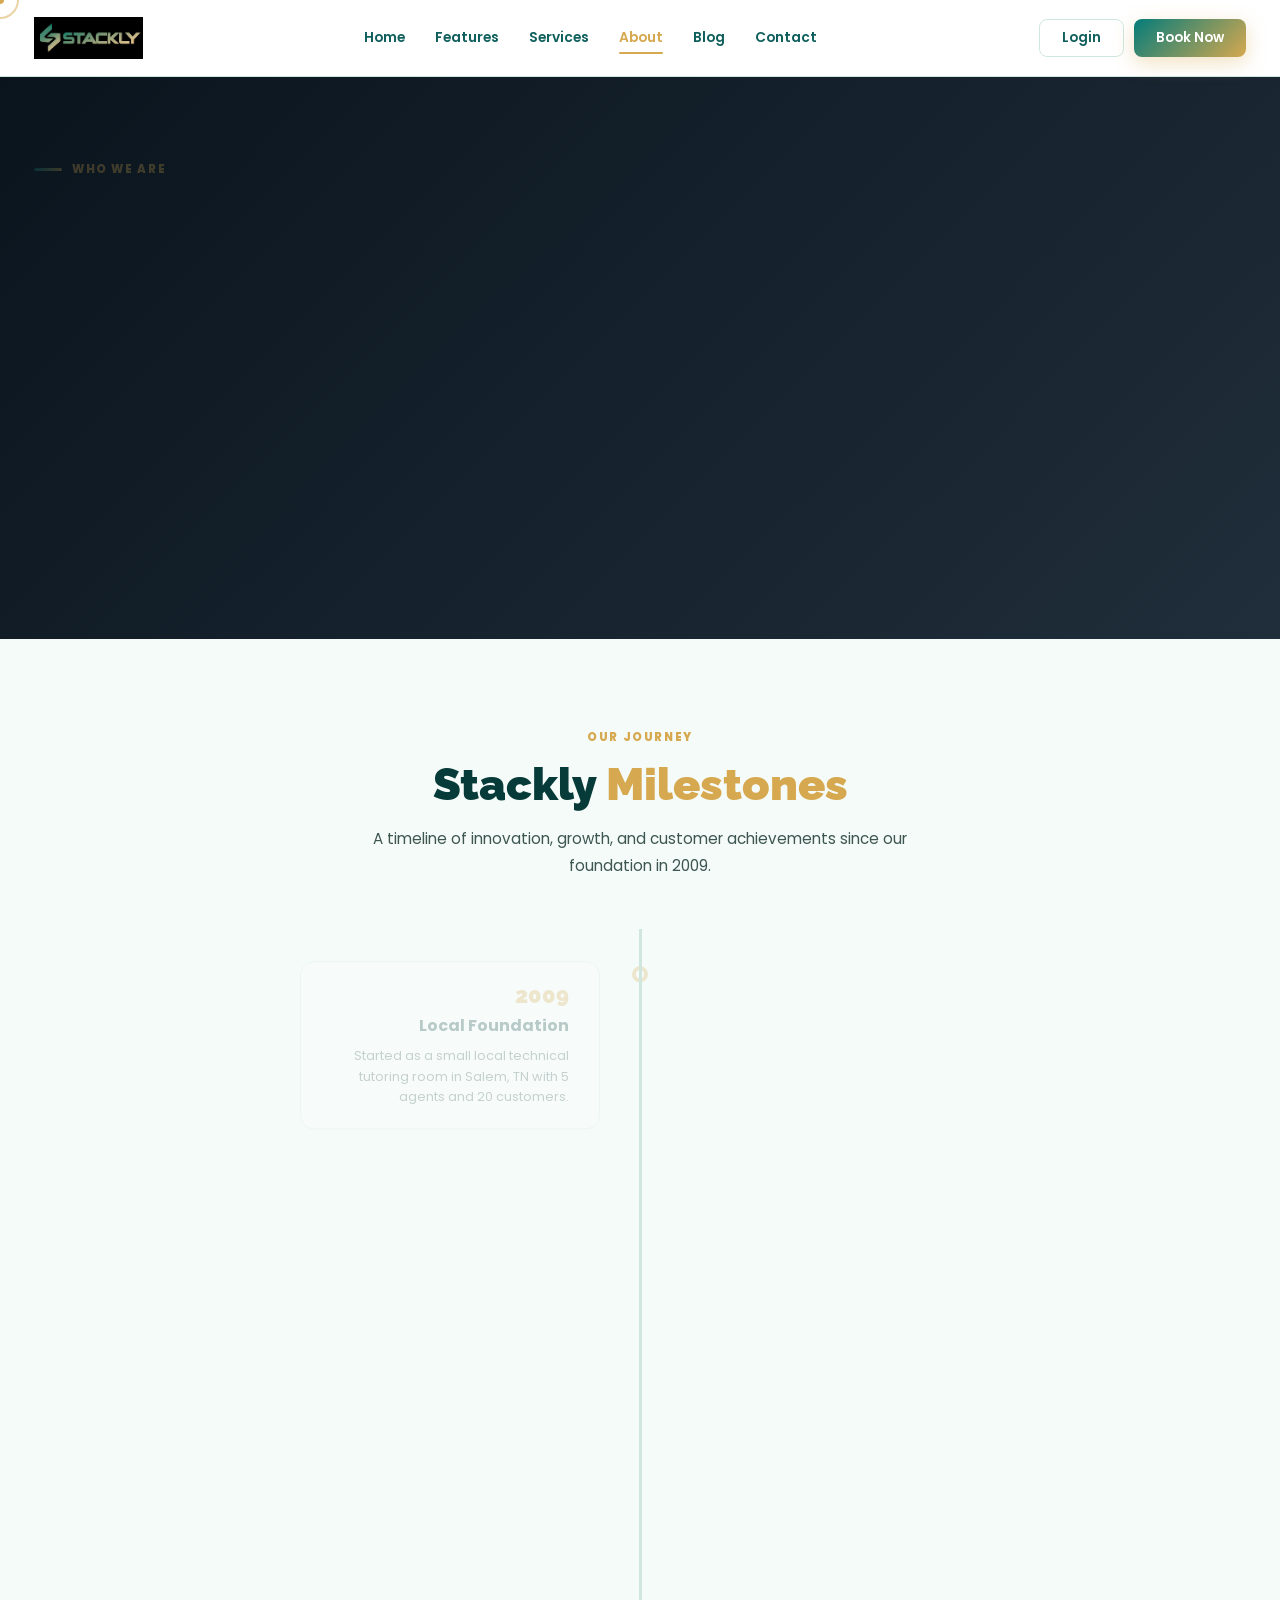
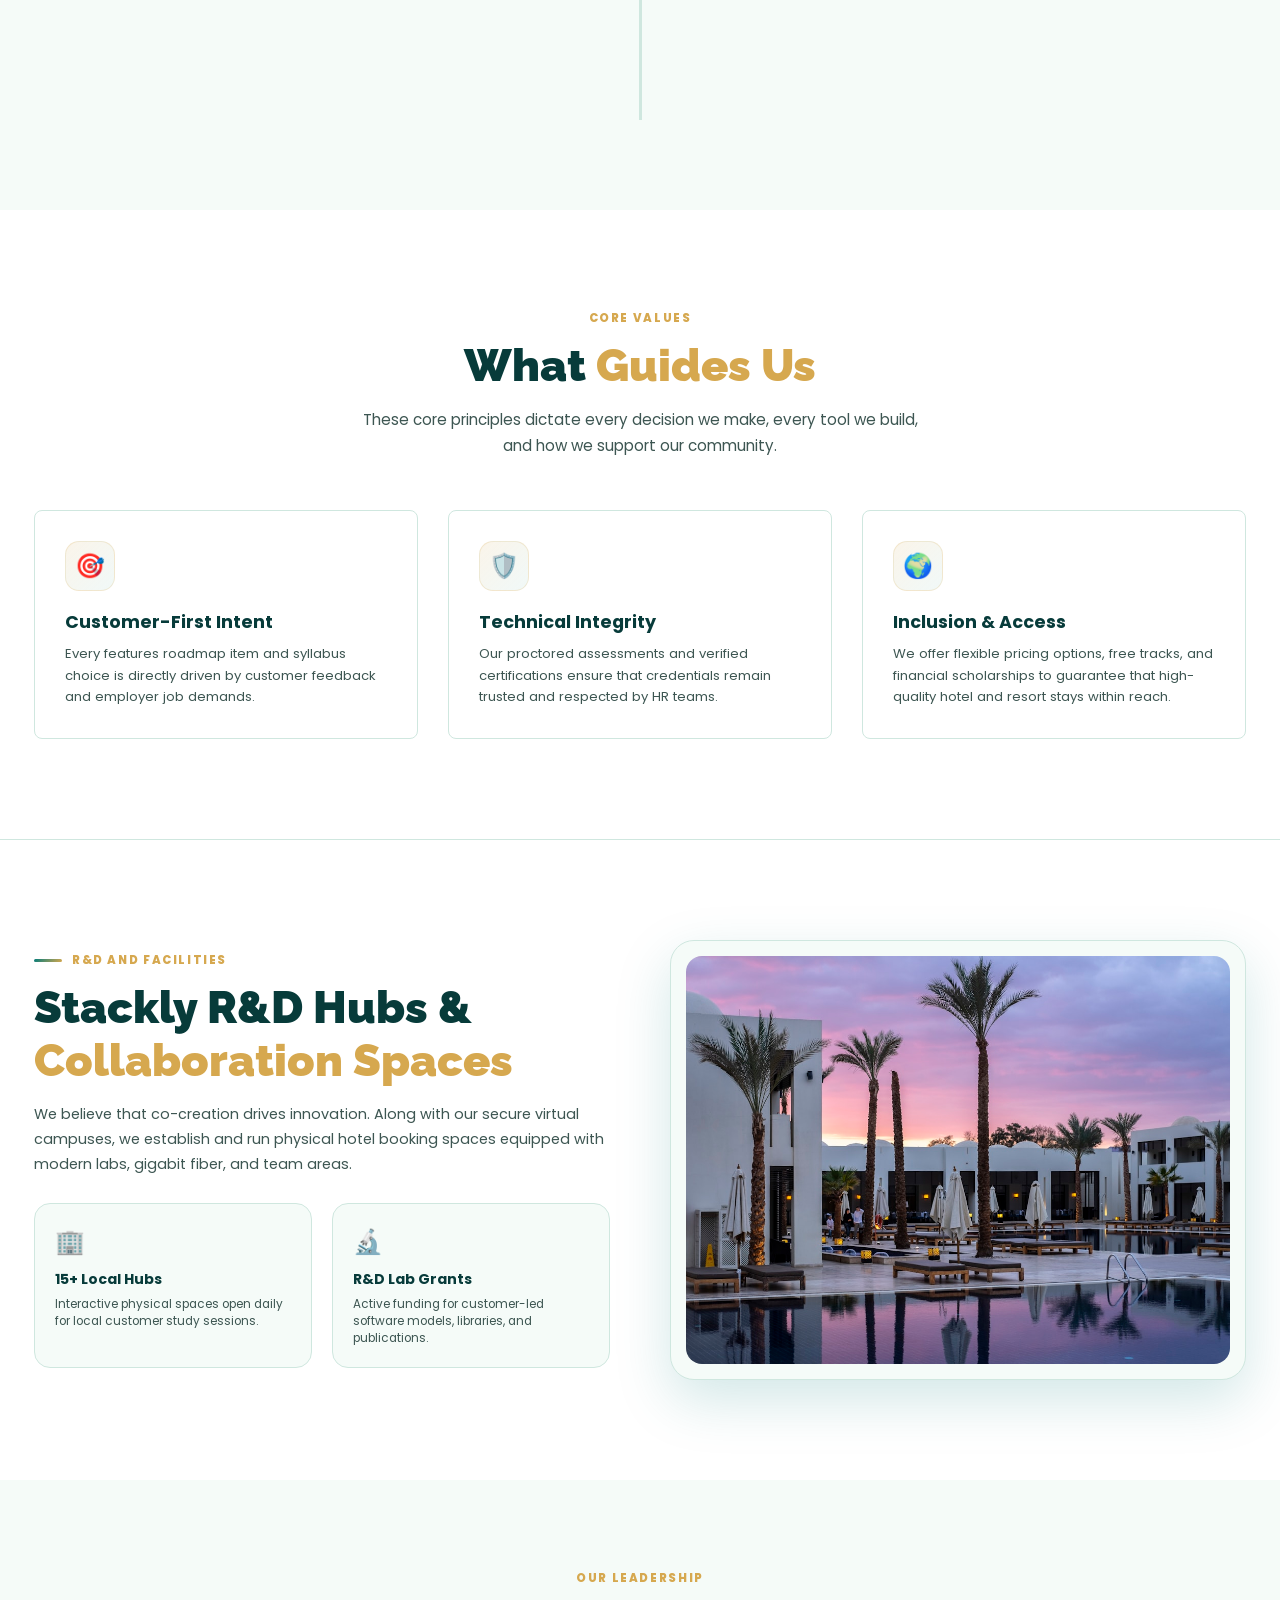
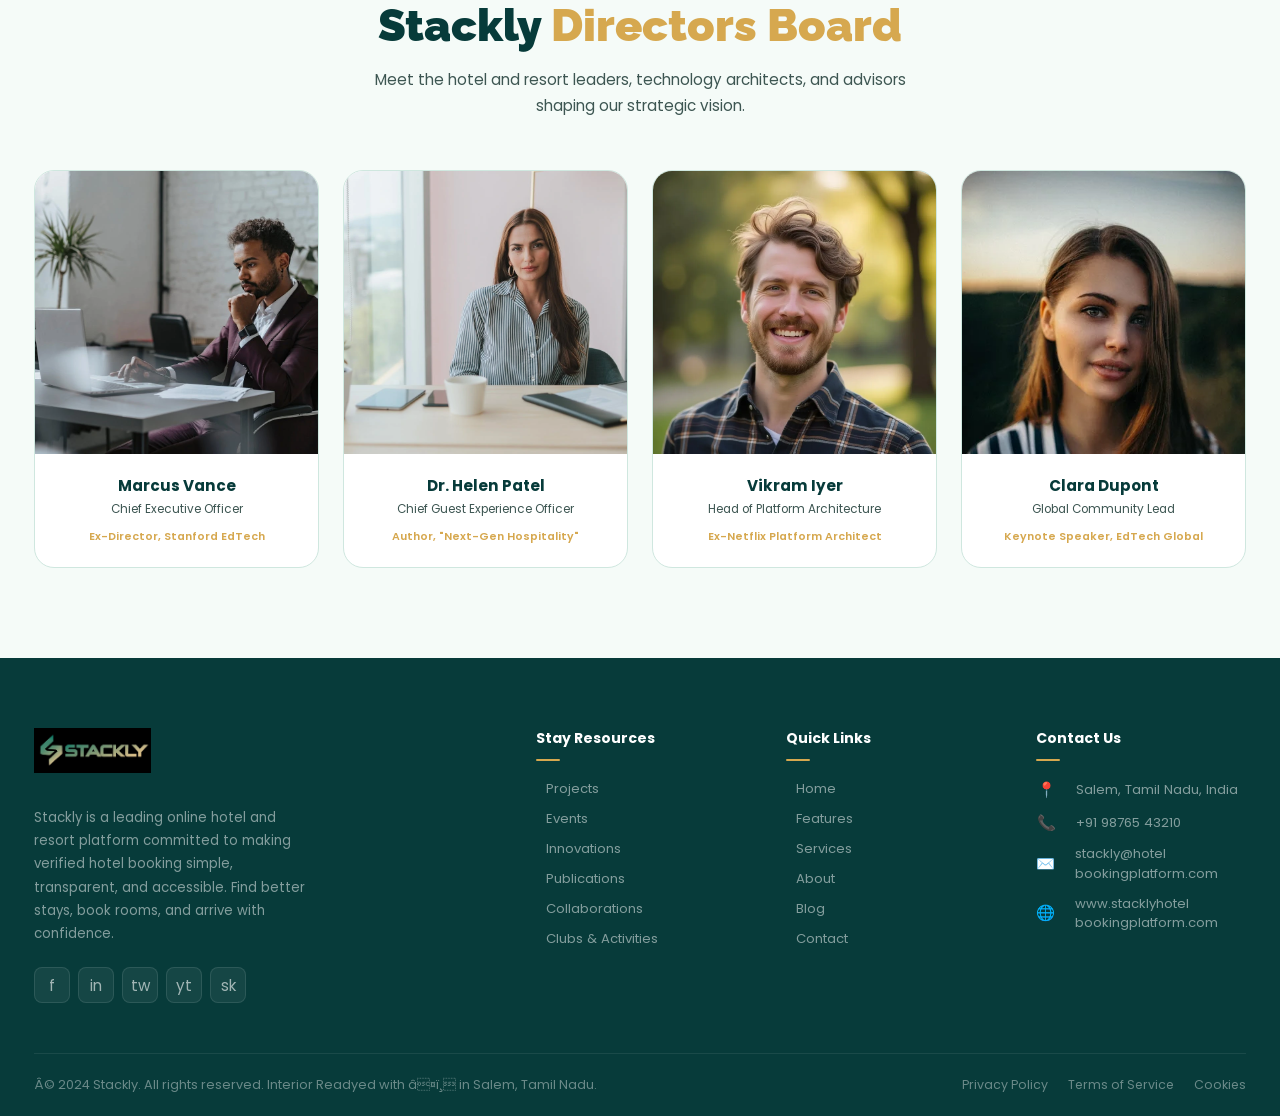
==== about.html @ 50036f1f "Add files via upload" ====
﻿<!DOCTYPE html>
<html lang="en">
<head>
<meta charset="UTF-8">
<meta name="viewport" content="width=device-width, initial-scale=1.0">
<title>About Us - Stackly</title>
<link href="https://fonts.googleapis.com/css2?family=Poppins:wght@300;400;500;600;700;800;900&family=Raleway:wght@400;600;700;800;900&display=swap" rel="stylesheet">
<link rel="stylesheet" href="index.css">
<!-- GSAP CDN -->
<script src="https://cdnjs.cloudflare.com/ajax/libs/gsap/3.12.5/gsap.min.js"></script>
<style>
/* Custom local styles for timeline */
.timeline {
  position: relative;
  max-width: 800px;
  margin: 40px auto 0;
  padding: 0 20px;
}
.timeline::after {
  content: '';
  position: absolute;
  width: 3px;
  background: var(--border);
  top: 0;
  bottom: 0;
  left: 50%;
  margin-left: -1.5px;
}
.timeline-item {
  padding: 10px 40px;
  position: relative;
  background: transparent;
  width: 50%;
  box-sizing: border-box;
}
.timeline-item::after {
  content: '';
  position: absolute;
  width: 16px;
  height: 16px;
  right: -8px;
  background: #fff;
  border: 4px solid var(--orange);
  top: 15px;
  border-radius: 50%;
  z-index: 1;
}
.left-item {
  left: 0;
  text-align: right;
}
.right-item {
  left: 50%;
  text-align: left;
}
.right-item::after {
  left: -8px;
}
.timeline-content {
  padding: 20px 30px;
  background: #fff;
  border: 1px solid var(--border);
  border-radius: 14px;
  position: relative;
}
.timeline-year {
  font-family: 'Raleway', sans-serif;
  font-size: 1.4rem;
  font-weight: 900;
  color: var(--orange);
  margin-bottom: 5px;
}
@media (max-width: 768px) {
  .timeline::after {
    left: 31px;
  }
  .timeline-item {
    width: 100%;
    padding-left: 70px;
    padding-right: 25px;
    text-align: left;
  }
  .timeline-item::after {
    left: 23px;
  }
  .left-item {
    left: 0;
  }
  .right-item {
    left: 0;
  }
}
</style>
</head>
<body>

<!-- CURSOR -->
<div id="cur-dot"></div>
<div id="cur-ring"></div>

<!-- LOADER -->
<div id="loader">
  <div class="loader-edu-wrapper">
    <svg class="loader-edu-icon" viewBox="0 0 24 24" fill="none" xmlns="http://www.w3.org/2000/svg">
      <defs>
        <linearGradient id="eduGrad" x1="0%" y1="0%" x2="100%" y2="100%">
          <stop offset="0%" stop-color="#0d9488" />
          <stop offset="50%" stop-color="#ff6b35" />
          <stop offset="100%" stop-color="#ffcc00" />
        </linearGradient>
        <linearGradient id="eduGradFill" x1="0%" y1="0%" x2="100%" y2="100%">
          <stop offset="0%" stop-color="#0d9488" stop-opacity="0.1" />
          <stop offset="50%" stop-color="#ff6b35" stop-opacity="0.1" />
          <stop offset="100%" stop-color="#ffcc00" stop-opacity="0.1" />
        </linearGradient>
      </defs>
      <path d="M6 12v5c0 2 2 3 6 3s6-1 6-3v-5" stroke="url(#eduGrad)" stroke-width="2" stroke-linecap="round" stroke-linejoin="round" fill="url(#eduGradFill)"/>
      <path d="M2 10l10-5 10 5-10 5z" stroke="url(#eduGrad)" stroke-width="2" stroke-linecap="round" stroke-linejoin="round" fill="url(#eduGradFill)"/>
      <path d="M22 10v6" stroke="url(#eduGrad)" stroke-width="2" stroke-linecap="round" stroke-linejoin="round"/>
    </svg>
  </div>
  <div class="ld-logo">
    <img src="logo_gold.webp" alt="Stackly Logo" class="loader-logo-img">
  </div>
  <div class="ld-bar-bg"><div class="ld-bar"></div></div>
  <div class="ld-words">Loading company history...</div>
</div>

<!-- SCROLL TOP -->
<div id="scrolltop" onclick="window.scrollTo({top:0,behavior:'smooth'})">â†‘</div>

</div>

<!-- NAVBAR -->
<nav id="navbar">
  <div class="nav-inner">
    <a href="index.html" class="nav-logo">
      <img src="logo_gold.webp" alt="Stackly Logo" class="nav-logo-img">
    </a>
    <ul class="nav-menu">
      <li><a href="index.html">Home</a></li>
      <li><a href="features.html">Features</a></li>
      <li><a href="services.html">Services</a></li>
      <li><a href="about.html" class="active">About</a></li>
      <li><a href="blog.html">Blog</a></li>
      <li><a href="contact.html">Contact</a></li>
    </ul>
    <div class="nav-actions">
      <button class="btn-login" onclick="location.href='login.html'">Login</button>
      <button class="btn-register" onclick="location.href='signup.html'">Book Now</button>
    </div>
    <div class="hamburger" id="ham">
      <span></span><span></span><span></span>
    </div>
  </div>
</nav>

<!-- MOBILE MENU -->
<div id="mob-menu">
  <span id="mob-close">✕</span>
  <div class="mob-menu-logo">
    <img src="logo_gold.webp" alt="Stackly Logo" style="height: 48px; object-fit: contain;">
  </div>
  <div class="mob-menu-links">
    <a href="index.html">Home</a>
    <a href="features.html">Features</a>
    <a href="services.html">Services</a>
    <a href="about.html" class="active">About</a>
    <a href="blog.html">Blog</a>
    <a href="contact.html">Contact</a>
  </div>
  <div class="mob-menu-actions">
    <a href="login.html" class="mob-menu-btn secondary">Login</a>
    <a href="signup.html" class="mob-menu-btn">Book Now</a>
  </div>
</div>

<!-- ABOUT HERO -->
<section id="about-hero" style="background: linear-gradient(135deg,#0a141d 0%,#202e3b 100%); min-height: 60vh; display: flex; align-items: center; color: #fff; padding: 100px 0; overflow: hidden; position: relative;">
  <div class="container" style="position: relative; z-index: 2;">
    <div class="grid-split-12-08" style="gap: 50px; align-items: center;">
      <div class="hero-left">
        <div class="sec-eyebrow" style="color: var(--orange); margin-bottom: 15px;">Who We Are</div>
        <h1 class="about-hero-title" style="font-family: 'Raleway', sans-serif; font-size: clamp(2.2rem, 4.5vw, 3.5rem); font-weight: 900; line-height: 1.15; margin-bottom: 20px;">
          Pioneering the Future of <span style="color: var(--orange);">Virtual Hotel Booking</span>
        </h1>
        <p class="about-hero-sub" style="font-size: 1.05rem; color: rgba(255,255,255,0.7); line-height: 1.8; margin-bottom: 35px; max-width: 620px;">
          Stackly was established with a singular focus: to make verified hotels, resorts, and memorable stays easier to discover and book. Today, we support guests across beach, luxury, business, and nature travel.
        </p>
        <div class="about-hero-btns" style="display: flex; gap: 15px;">
          <a href="404.html" class="hbtn-main">📜 Our History Timeline</a>
          <a href="404.html" class="hbtn-ghost">Meet Directors Board</a>
        </div>
      </div>
      <div class="hero-right">
        <img src="downloaded_images/resort-hero.webp" alt="About Hero Image" style="width: 100%; border-radius: 20px; box-shadow: 0 20px 50px rgba(0,0,0,0.3); border: 1px solid rgba(255,255,255,0.15); aspect-ratio: 4/3; object-fit: cover;">
      </div>
    </div>
  </div>
</section>

<!-- HISTORY TIMELINE -->
<section id="story" style="background: var(--light); padding: 90px 0;">
  <div class="container">
    <div class="sec-head">
      <div class="sec-eyebrow">Our Journey</div>
      <h2 class="sec-title">Stackly <span>Milestones</span></h2>
      <p class="sec-desc">A timeline of innovation, growth, and customer achievements since our foundation in 2009.</p>
    </div>

    <div class="timeline">
      <!-- Item 1 -->
      <div class="timeline-item left-item">
        <div class="timeline-content">
          <div class="timeline-year">2009</div>
          <h4 style="font-size: 1rem; color: var(--navy); margin-bottom: 8px; font-weight: 700;">Local Foundation</h4>
          <p style="font-size: 0.8rem; color: var(--gray); line-height: 1.6;">Started as a small local technical tutoring room in Salem, TN with 5 agents and 20 customers.</p>
        </div>
      </div>

      <!-- Item 2 -->
      <div class="timeline-item right-item">
        <div class="timeline-content">
          <div class="timeline-year">2014</div>
          <h4 style="font-size: 1rem; color: var(--navy); margin-bottom: 8px; font-weight: 700;">Digital Expansion</h4>
          <p style="font-size: 0.8rem; color: var(--gray); line-height: 1.6;">Launched our online hotel booking catalog, making verified stay options available to 20K+ guests.</p>
        </div>
      </div>

      <!-- Item 3 -->
      <div class="timeline-item left-item">
        <div class="timeline-content">
          <div class="timeline-year">2019</div>
          <h4 style="font-size: 1rem; color: var(--navy); margin-bottom: 8px; font-weight: 700;">Collaborative Workspaces</h4>
          <p style="font-size: 0.8rem; color: var(--gray); line-height: 1.6;">Deployed real-time code-editor sandboxes and whiteboards to support peer-to-peer live showrooms.</p>
        </div>
      </div>

      <!-- Item 4 -->
      <div class="timeline-item right-item">
        <div class="timeline-content">
          <div class="timeline-year">2024</div>
          <h4 style="font-size: 1rem; color: var(--navy); margin-bottom: 8px; font-weight: 700;">AI Diagnosis Engine</h4>
          <p style="font-size: 0.8rem; color: var(--gray); line-height: 1.6;">Integrated our intelligent customer progress advisor, helping over 220,000 global scholars reach their goals.</p>
        </div>
      </div>
    </div>
  </div>
</section>

<!-- CORE VALUES -->
<section id="values" style="background: #fff; padding: 100px 0;">
  <div class="container">
    <div class="sec-head">
      <div class="sec-eyebrow">Core Values</div>
      <h2 class="sec-title">What <span>Guides Us</span></h2>
      <p class="sec-desc">These core principles dictate every decision we make, every tool we build, and how we support our community.</p>
    </div>

    <div class="grid-3col" style="gap: 30px; margin-top: 50px;">
      <!-- Value 1 -->
      <div class="feat-card" style="padding: 30px; border-radius: 16px;">
        <div class="feat-icon" style="font-size: 1.5rem; width: 50px; height: 50px; margin-bottom: 18px;">🎯</div>
        <h3 style="font-size: 1.1rem; font-weight: 700; color: var(--navy); margin-bottom: 8px;">Customer-First Intent</h3>
        <p style="font-size: 0.82rem; color: var(--gray); line-height: 1.65;">
          Every features roadmap item and syllabus choice is directly driven by customer feedback and employer job demands.
        </p>
      </div>

      <!-- Value 2 -->
      <div class="feat-card" style="padding: 30px; border-radius: 16px;">
        <div class="feat-icon" style="font-size: 1.5rem; width: 50px; height: 50px; margin-bottom: 18px;">🛡️</div>
        <h3 style="font-size: 1.1rem; font-weight: 700; color: var(--navy); margin-bottom: 8px;">Technical Integrity</h3>
        <p style="font-size: 0.82rem; color: var(--gray); line-height: 1.65;">
          Our proctored assessments and verified certifications ensure that credentials remain trusted and respected by HR teams.
        </p>
      </div>

      <!-- Value 3 -->
      <div class="feat-card" style="padding: 30px; border-radius: 16px;">
        <div class="feat-icon" style="font-size: 1.5rem; width: 50px; height: 50px; margin-bottom: 18px;">🌍</div>
        <h3 style="font-size: 1.1rem; font-weight: 700; color: var(--navy); margin-bottom: 8px;">Inclusion &amp; Access</h3>
        <p style="font-size: 0.82rem; color: var(--gray); line-height: 1.65;">
          We offer flexible pricing options, free tracks, and financial scholarships to guarantee that high-quality hotel and resort stays within reach.
        </p>
      </div>
    </div>
  </div>
</section>

<!-- RESEARCH HUBS SECTION -->
<section id="hubs-section" style="background: #fff; padding: 100px 0; overflow: hidden; border-top: 1px solid var(--border);">
  <div class="container">
    <div class="grid-split-1-1" style="gap: 60px; align-items: center;">
      
      <div class="rv-l">
        <div class="sec-eyebrow">R&D and Facilities</div>
        <h2 class="sec-title">Stackly R&D Hubs & <span>Collaboration Spaces</span></h2>
        <p style="color: var(--gray); font-size: 0.9rem; line-height: 1.75; margin-bottom: 25px;">
          We believe that co-creation drives innovation. Along with our secure virtual campuses, we establish and run physical hotel booking spaces equipped with modern labs, gigabit fiber, and team areas.
        </p>
        
        <div class="grid-split-1-1" style="gap: 20px;">
          <div style="background: var(--light); border: 1px solid var(--border); padding: 20px; border-radius: 16px;">
            <div style="font-size: 1.5rem; margin-bottom: 10px;">🏢</div>
            <h4 style="font-size: 0.88rem; font-weight: 700; color: var(--navy); margin-bottom: 6px;">15+ Local Hubs</h4>
            <p style="font-size: 0.74rem; color: var(--gray); line-height: 1.45;">Interactive physical spaces open daily for local customer study sessions.</p>
          </div>
          <div style="background: var(--light); border: 1px solid var(--border); padding: 20px; border-radius: 16px;">
            <div style="font-size: 1.5rem; margin-bottom: 10px;">🔬</div>
            <h4 style="font-size: 0.88rem; font-weight: 700; color: var(--navy); margin-bottom: 6px;">R&D Lab Grants</h4>
            <p style="font-size: 0.74rem; color: var(--gray); line-height: 1.45;">Active funding for customer-led software models, libraries, and publications.</p>
          </div>
        </div>
      </div>
      
      <div class="rv-r" style="position: relative;">
        <div style="background: var(--light); border: 1px solid var(--border); padding: 15px; border-radius: 24px; box-shadow: var(--shadow);">
          <img src="downloaded_images/luxury-hotel.webp" alt="Customers in Collaboration Space" style="width: 100%; border-radius: 16px; display: block; object-fit: cover; aspect-ratio: 4/3;">
        </div>
      </div>
      
    </div>
  </div>
</section>

<!-- LEADERSHIP BOARD -->
<section id="leadership" style="background: var(--light); padding: 90px 0;">
  <div class="container">
    <div class="sec-head">
      <div class="sec-eyebrow">Our Leadership</div>
      <h2 class="sec-title">Stackly <span>Directors Board</span></h2>
      <p class="sec-desc">Meet the hotel and resort leaders, technology architects, and advisors shaping our strategic vision.</p>
    </div>

    <div class="grid-4col" style="gap: 24px; margin-top: 50px;">
      <!-- Leader 1 -->
      <div class="admin-card">
        <div class="tc-img">
          <img src="downloaded_images/m7.webp" alt="Marcus Vance" style="width: 100%; height: 100%; object-fit: cover;">
        </div>
        <div class="tc-info" style="padding: 20px 15px;">
          <h4 style="font-size: 0.95rem; font-weight: 700; color: var(--navy); margin-bottom: 4px;">Marcus Vance</h4>
          <p style="font-size: 0.74rem; color: var(--gray); margin-bottom: 4px;">Chief Executive Officer</p>
          <small style="font-size: 0.68rem; color: var(--orange); font-weight: 600;">Ex-Director, Stanford EdTech</small>
        </div>
      </div>

      <!-- Leader 2 -->
      <div class="admin-card">
        <div class="tc-img">
          <img src="downloaded_images/w5.webp" alt="Dr. Helen Patel" style="width: 100%; height: 100%; object-fit: cover;">
        </div>
        <div class="tc-info" style="padding: 20px 15px;">
          <h4 style="font-size: 0.95rem; font-weight: 700; color: var(--navy); margin-bottom: 4px;">Dr. Helen Patel</h4>
          <p style="font-size: 0.74rem; color: var(--gray); margin-bottom: 4px;">Chief Guest Experience Officer</p>
          <small style="font-size: 0.68rem; color: var(--orange); font-weight: 600;">Author, "Next-Gen Hospitality"</small>
        </div>
      </div>

      <!-- Leader 3 -->
      <div class="admin-card">
        <div class="tc-img">
          <img src="downloaded_images/a4.webp" alt="Vikram Iyer" style="width: 100%; height: 100%; object-fit: cover;">
        </div>
        <div class="tc-info" style="padding: 20px 15px;">
          <h4 style="font-size: 0.95rem; font-weight: 700; color: var(--navy); margin-bottom: 4px;">Vikram Iyer</h4>
          <p style="font-size: 0.74rem; color: var(--gray); margin-bottom: 4px;">Head of Platform Architecture</p>
          <small style="font-size: 0.68rem; color: var(--orange); font-weight: 600;">Ex-Netflix Platform Architect</small>
        </div>
      </div>

      <!-- Leader 4 -->
      <div class="admin-card">
        <div class="tc-img">
          <img src="downloaded_images/w7.webp" alt="Clara Dupont" style="width: 100%; height: 100%; object-fit: cover;">
        </div>
        <div class="tc-info" style="padding: 20px 15px;">
          <h4 style="font-size: 0.95rem; font-weight: 700; color: var(--navy); margin-bottom: 4px;">Clara Dupont</h4>
          <p style="font-size: 0.74rem; color: var(--gray); margin-bottom: 4px;">Global Community Lead</p>
          <small style="font-size: 0.68rem; color: var(--orange); font-weight: 600;">Keynote Speaker, EdTech Global</small>
        </div>
      </div>
    </div>
  </div>
</section>

<!-- FOOTER -->
<footer>
  <div class="container">
    <div class="footer-grid">
      <div class="fg-brand">
        <a href="index.html" class="nav-logo" style="margin-bottom:12px; display:inline-block;">
          <img src="logo_gold.webp" alt="Stackly Logo" class="footer-logo-img">
        </a>
        <p>Stackly is a leading online hotel and resort platform committed to making verified hotel booking simple, transparent, and accessible. Find better stays, book rooms, and arrive with confidence.</p>
        <div class="foot-soc">
          <a class="fsoc" href="404.html">f</a>
          <a class="fsoc" href="404.html">in</a>
          <a class="fsoc" href="404.html">tw</a>
          <a class="fsoc" href="404.html">yt</a>
          <a class="fsoc" href="404.html">sk</a>
        </div>
      </div>
      <div class="fg-col">
        <h4>Stay Resources</h4>
        <ul>
          <li><a href="404.html">Projects</a></li>
          <li><a href="404.html">Events</a></li>
          <li><a href="404.html">Innovations</a></li>
          <li><a href="404.html">Publications</a></li>
          <li><a href="404.html">Collaborations</a></li>
          <li><a href="404.html">Clubs & Activities</a></li>
        </ul>
      </div>
      <div class="fg-col">
      <h4>Quick Links</h4>
        <ul>
          <li><a href="index.html">Home</a></li>
          <li><a href="features.html">Features</a></li>
          <li><a href="services.html">Services</a></li>
          <li><a href="about.html">About</a></li>
          <li><a href="blog.html">Blog</a></li>
          <li><a href="contact.html">Contact</a></li>
        </ul>
      </div>
      <div class="fg-col">
      <h4>Contact Us</h4>
         <ul class="footer-contact-list">
          <li><span class="fc-icon">📍</span> <a href="404.html">Salem, Tamil Nadu, India</a></li>
          <li><span class="fc-icon">📞</span> <a href="404.html">+91 98765 43210</a></li>
          <li><span class="fc-icon">✉️</span> <a href="404.html">stackly@hotel bookingplatform.com</a></li>
          <li><span class="fc-icon">🌐</span> <a href="404.html"> www.stacklyhotel bookingplatform.com</a></li>
        </ul>
      </div>
    </div>
    <div class="foot-bottom">
      <p>Â© 2024 Stackly. All rights reserved. Interior Readyed with â¤ï¸ in Salem, Tamil Nadu.</p>
      <div class="foot-links">
        <a href="404.html">Privacy Policy</a>
        <a href="404.html">Terms of Service</a>
        <a href="404.html">Cookies</a>
      </div>
    </div>
  </div>
</footer>

<script>
/* ===== LOADER TRANSITION ===== */
const logo = document.querySelector('a.nav-logo');
if (logo) {
  logo.addEventListener('click', (e) => {
    e.preventDefault();
    const loader = document.getElementById('loader');
    if (loader) {
      loader.classList.add('show');
      setTimeout(() => {
        window.location.href = logo.getAttribute('href');
      }, 1500);
    } else {
      window.location.href = logo.getAttribute('href');
    }
  });
}

/* ===== CURSOR ===== */
const cd=document.getElementById('cur-dot'),cr=document.getElementById('cur-ring');
let mx=0,my=0,rx=0,ry=0;
document.addEventListener('mousemove',e=>{mx=e.clientX;my=e.clientY});
(function ac(){cd.style.left=mx+'px';cd.style.top=my+'px';rx+=(mx-rx)*.12;ry+=(my-ry)*.12;cr.style.left=rx+'px';cr.style.top=ry+'px';requestAnimationFrame(ac)})();
document.querySelectorAll('a,button,.feat-card,.admin-card').forEach(el=>{
  el.addEventListener('mouseenter',()=>cr.classList.add('big'));
  el.addEventListener('mouseleave',()=>cr.classList.remove('big'));
});

/* ===== NAVBAR SCROLL ===== */
const nb=document.getElementById('navbar');
window.addEventListener('scroll',()=>{
  nb.classList.toggle('scrolled',scrollY>80);
  document.getElementById('scrolltop').classList.toggle('show',scrollY>400);
});

/* ===== MOBILE MENU ===== */
document.getElementById('ham').addEventListener('click',()=>{
  document.getElementById('mob-menu').classList.add('open');
  document.body.classList.add('no-scroll');
  document.documentElement.classList.add('no-scroll');
});
document.getElementById('mob-close').addEventListener('click',()=>{
  document.getElementById('mob-menu').classList.remove('open');
  document.body.classList.remove('no-scroll');
  document.documentElement.classList.remove('no-scroll');
});
document.querySelectorAll('#mob-menu a').forEach(a=>a.addEventListener('click',()=>{
  document.getElementById('mob-menu').classList.remove('open');
  document.body.classList.remove('no-scroll');
  document.documentElement.classList.remove('no-scroll');
}));

/* ===== GSAP ABOUT ANIMATIONS ===== */
window.addEventListener('load', () => {
  setTimeout(() => {
    if (typeof gsap !== 'undefined') {
      gsap.from("#about-hero .sec-eyebrow", { opacity: 0, y: -20, duration: 0.8, ease: "power2.out" });
      gsap.from(".about-hero-title", { opacity: 0, y: 30, duration: 1, delay: 0.2, ease: "power3.out" });
      gsap.from(".about-hero-sub", { opacity: 0, y: 20, duration: 1, delay: 0.4, ease: "power2.out" });
      gsap.from(".about-hero-btns", { opacity: 0, scale: 0.95, duration: 0.8, delay: 0.6, ease: "back.out(1.5)" });
      gsap.from("#about-hero img", { opacity: 0, x: 40, duration: 1.2, delay: 0.4, ease: "power3.out" });
      
      // Animate timeline cards on scroll-reveal placeholder (for simple GSAP animation)
      gsap.from(".timeline-item", {
        opacity: 0,
        y: 30,
        duration: 0.8,
        stagger: 0.2,
        ease: "power2.out"
      });
    }
  }, 1500);
});

/* ===== SCROLL REVEAL ===== */
const ro=new IntersectionObserver(entries=>{
  entries.forEach(e=>{if(e.isIntersecting)e.target.classList.add('show')});
},{threshold:.1,rootMargin:'0px 0px -40px 0px'});
document.querySelectorAll('.rv,.rv-l,.rv-r').forEach(el=>ro.observe(el));
</script>
</body>
</html>
---- index.css ----
/* ===================== RESET ===================== */
*,*::before,*::after{margin:0;padding:0;box-sizing:border-box}
:root{
  --teal:#0d9488;
  --teal-dark:#042f2e;
  --teal-medium:#0d5c56;
  --teal-light:#ccfbf1;
  --tangerine:#f2c14e;
  --tangerine-dark:#b8871f;
  --tangerine-light:#fff6d9;
  --yellow:#f2c14e;
  --yellow-light:#fef9c3;
  
  --orange:var(--tangerine);
  --orange-dark:var(--tangerine-dark);
  --orange-light:var(--tangerine-light);
  --navy:var(--teal-dark);
  --navy2:var(--teal-medium);
  --navy3:#115e59;
  
  --white:#fff;
  --gray:#2b3e3c;
  --light:#f0fdfa;
  --border:#ccfbf1;
  --text:#0b2926;
  --grad:linear-gradient(135deg,var(--teal),var(--yellow));
  --shadow:0 20px 60px rgba(13,148,136,.15);
}
html{scroll-behavior:smooth;overflow-x:hidden;width:100%}
body{font-family:'Poppins',sans-serif;background:#fff;color:var(--text);overflow-x:hidden;cursor:none;width:100%;position:relative}
body:has(#navbar){padding-top:76px}

/* ===================== CURSOR ===================== */
#cur-dot{width:8px;height:8px;background:var(--orange);border-radius:50%;position:fixed;top:0;left:0;pointer-events:none;z-index:99999;transform:translate(-50%,-50%);transition:transform .1s}
#cur-ring{width:38px;height:38px;border:2px solid rgba(214,168,79,.5);border-radius:50%;position:fixed;top:0;left:0;pointer-events:none;z-index:99998;transform:translate(-50%,-50%);transition:all .18s ease}
#cur-ring.big{width:60px;height:60px;background:rgba(214,168,79,.07);border-color:var(--orange)}

/* ===================== LOADER ===================== */
#loader{position:fixed;inset:0;z-index:100000;background:var(--navy);display:flex;flex-direction:column;align-items:center;justify-content:center;gap:28px;transition:opacity .7s ease,visibility .7s ease;opacity:0;visibility:hidden;pointer-events:none}
#loader.show{opacity:1;visibility:visible;pointer-events:auto}
.ld-logo{display:flex;align-items:center;gap:12px}
.ld-icon{width:56px;height:56px;background:var(--grad);border-radius:16px;display:flex;align-items:center;justify-content:center;font-size:1.6rem;box-shadow:0 0 40px rgba(214,168,79,.5)}
#loader.show .ld-icon{animation:ldPop 1s ease infinite alternate}
@keyframes ldPop{from{transform:scale(.9)}to{transform:scale(1.05)}}
.ld-text{font-family:'Raleway',sans-serif;font-size:2.2rem;font-weight:900;color:#fff;letter-spacing:-1px}
.ld-text span{color:var(--orange)}
.ld-bar-bg{width:280px;height:4px;background:rgba(255,255,255,.1);border-radius:99px;overflow:hidden}
.ld-bar{height:100%;background:var(--grad);border-radius:99px;width:0}
#loader.show .ld-bar{animation:ldFill 1.5s cubic-bezier(.4,0,.2,1) forwards}
@keyframes ldFill{from{width:0}to{width:100%}}
.ld-words{font-size:.8rem;color:rgba(255,255,255,.45);letter-spacing:.15em;text-transform:uppercase}
#loader.show .ld-words{animation:ldFade 2s ease infinite}
@keyframes ldFade{0%,100%{opacity:.4}50%{opacity:1}}

.loader-edu-wrapper {
  display: flex;
  justify-content: center;
  align-items: center;
  margin-bottom: -10px;
}
.loader-edu-icon {
  width: 54px;
  height: 54px;
  filter: drop-shadow(0 0 20px rgba(13, 148, 136, 0.45));
  animation: eduFloat 2s ease-in-out infinite alternate;
}
@keyframes eduFloat {
  0% {
    transform: translateY(0) rotate(-3deg);
  }
  100% {
    transform: translateY(-8px) rotate(3deg);
  }
}

/* ===================== NAVBAR ===================== */
#navbar{background:#fff;padding:0;position:fixed;top:0;left:0;right:0;width:100%;z-index:899;border-bottom:1px solid var(--border);transition:box-shadow .3s ease;transform:translateZ(0)}
#navbar.scrolled{box-shadow:0 4px 24px rgba(0,0,0,.08)}

.nav-inner{max-width:1260px;margin:0 auto;padding:0 24px;display:flex;align-items:center;justify-content:space-between;height:76px}
.nav-logo{display:flex;align-items:center;gap:12px;text-decoration:none}
.nav-logo-box{width:42px;height:42px;background:var(--grad);border-radius:12px;display:flex;align-items:center;justify-content:center;font-size:1.2rem;box-shadow:var(--shadow);transition:transform .3s}
.nav-logo:hover .nav-logo-box{transform:rotate(-8deg) scale(1.08)}
.nav-logo-text{font-family:'Raleway',sans-serif;font-size:1.5rem;font-weight:900;color:var(--navy);letter-spacing:-1px}
.nav-logo-text span{color:var(--orange)}
.nav-logo-img {
  height: 42px;
  width: auto;
  object-fit: contain;
  display: block;
  transition: transform 0.3s ease;
}
.nav-logo:hover .nav-logo-img {
  transform: scale(1.04);
}
.loader-logo-img {
  height: 60px;
  width: auto;
  object-fit: contain;
  display: block;
  margin: 0 auto;
}
.footer-logo-img {
  height: 45px;
  width: auto;
  object-fit: contain;
  display: block;
  transition: transform 0.3s ease;
}
.nav-logo:hover .footer-logo-img {
  transform: scale(1.04);
}
.nav-menu{display:flex;align-items:center;gap:2px;list-style:none}
.nav-menu>li{position:relative}
.nav-menu>li>a{display:flex;align-items:center;gap:4px;color:var(--navy2);font-size:.86rem;font-weight:600;padding:10px 14px;border-radius:8px;text-decoration:none;transition:all .2s;position:relative}
.nav-menu>li>a::after{content:'';position:absolute;bottom:4px;left:14px;right:14px;height:2px;background:var(--orange);border-radius:99px;transform:scaleX(0);transition:transform .25s}
.nav-menu>li>a:hover,.nav-menu>li>a.active{color:var(--orange)}
.nav-menu>li>a:hover::after,.nav-menu>li>a.active::after{transform:scaleX(1)}

.nav-actions{display:flex;align-items:center;gap:10px}
.btn-login{padding:8px 22px;border:1.5px solid var(--border);border-radius:8px;color:var(--navy2);font-size:.84rem;font-weight:600;background:transparent;cursor:pointer;font-family:'Poppins',sans-serif;transition:all .25s}
.btn-login:hover{border-color:var(--orange);color:var(--orange)}
.btn-register{padding:9px 22px;background:var(--grad);border:none;border-radius:8px;color:#fff;font-size:.84rem;font-weight:600;cursor:pointer;font-family:'Poppins',sans-serif;box-shadow:0 6px 20px rgba(214,168,79,.35);transition:all .3s}
.btn-register:hover{transform:translateY(-2px);box-shadow:0 12px 30px rgba(214,168,79,.45)}
.hamburger{display:none;flex-direction:column;align-items:center;justify-content:center;gap:5px;width:42px;height:42px;min-width:42px;cursor:pointer;padding:0}
.hamburger span{width:24px;height:2px;background:var(--navy);border-radius:2px;transition:all .3s}

/* ===================== HERO ===================== */
#hero{background:var(--navy);min-height:88vh;display:flex;align-items:center;position:relative;overflow:hidden;padding:60px 0}
.hero-video-container {
  position: absolute;
  inset: 0;
  width: 100%;
  height: 100%;
  overflow: hidden;
  z-index: 0;
}
.hero-video {
  position: absolute;
  top: 0;
  left: 0;
  width: 100%;
  height: 100%;
  object-fit: cover;
  opacity: 0;
  transition: opacity 1.5s ease-in-out;
}
.hero-video.active {
  opacity: 1;
}
.video-overlay {
  
   background: rgba(0,0,0,.15);
  
}

/* Premium Word-Reveal Animation Tours */
.char-line {
  display: block;
  overflow: hidden;
  padding-bottom: 2px;
}
.char-word {
  display: inline-block;
  transform: translateY(110%);
  opacity: 0;
}

.hero-inner{max-width:1260px;margin:0 auto;padding:0 24px;display:flex;flex-direction:column;align-items:center;text-align:center;justify-content:center;position:relative;z-index:1}
.hero-badge{display:inline-flex;align-items:center;gap:8px;background:rgba(214,168,79,.15);border:1px solid rgba(214,168,79,.35);border-radius:99px;padding:6px 18px;font-size:.75rem;font-weight:700;color:var(--orange);letter-spacing:.08em;text-transform:uppercase;margin-bottom:22px}
.badge-pulse{width:7px;height:7px;background:var(--orange);border-radius:50%;animation:blink 1.2s ease infinite}
@keyframes blink{0%,100%{opacity:1;transform:scale(1)}50%{opacity:.4;transform:scale(.7)}}
#hero h1{font-family:'Raleway',sans-serif;font-size:clamp(2.2rem,5vw,3.8rem);font-weight:900;color:#fff;line-height:1.1;margin-bottom:20px;text-align:center;text-shadow:0 4px 15px rgba(0,0,0,0.4)}
#hero h1 .hl{color:var(--orange)}
.hero-sub{font-size:1.02rem;color:rgba(255,255,255,.85);line-height:1.75;max-width:680px;margin:0 auto 36px;text-shadow:0 2px 8px rgba(0,0,0,0.4)}
.hero-btns{display:flex;gap:14px;flex-wrap:wrap;justify-content:center;margin-bottom:48px;opacity:1 !important;visibility:visible !important}
.hbtn-main{display:inline-flex;align-items:center;gap:8px;background:var(--grad);color:#ffffff !important;padding:15px 32px;border-radius:14px;font-size:.96rem;font-weight:800 !important;text-decoration:none;border:2px solid #ffffff !important;text-shadow:0 2px 6px rgba(0,0,0,0.85) !important;box-shadow:0 10px 35px rgba(214,168,79,.55), inset 0 1px 0 rgba(255,255,255,.25);transition:all .3s;position:relative;overflow:hidden;opacity:1 !important;visibility:visible !important}
.hbtn-main::before{content:'';position:absolute;inset:0;background:linear-gradient(180deg, rgba(255,255,255,.25) 0%, transparent 60%);pointer-events:none;border-radius:12px}
.hbtn-main:hover{transform:translateY(-3px);box-shadow:0 16px 45px rgba(214,168,79,.65), 0 0 0 4px rgba(255,255,255,.25);border-color:#ffffff !important}
.hbtn-ghost{display:inline-flex;align-items:center;gap:8px;border:2px solid #ffffff !important;color:#ffffff !important;padding:14px 30px;border-radius:14px;font-size:.96rem;font-weight:800 !important;text-decoration:none;background:rgba(4, 47, 46, 0.75) !important;text-shadow:0 2px 6px rgba(0,0,0,0.85) !important;box-shadow:0 6px 20px rgba(0,0,0,.3), inset 0 1px 0 rgba(255,255,255,.15);transition:all .3s;position:relative;overflow:hidden;opacity:1 !important;visibility:visible !important}
.hbtn-ghost::before{content:'';position:absolute;inset:0;background:linear-gradient(180deg, rgba(255,255,255,.1) 0%, transparent 60%);pointer-events:none;border-radius:12px}
.hbtn-ghost:hover{border-color:var(--orange) !important;background:var(--orange) !important;transform:translateY(-3px);box-shadow:0 12px 30px rgba(214,168,79,.45), 0 0 0 4px rgba(255,255,255,.2)}
.play-wrap{width:22px;height:22px;background:rgba(255,255,255,.35);border-radius:50%;display:flex;align-items:center;justify-content:center;font-size:.55rem}
.hero-stats{display:flex;gap:24px;justify-content:center;margin-top:40px;flex-wrap:wrap}
.hero-stats > div {
  transition: transform 0.3s cubic-bezier(0.4, 0, 0.2, 1), background 0.3s ease, border-color 0.3s ease, box-shadow 0.3s ease;
  cursor: pointer;
  padding: 16px 28px;
  border-radius: 16px;
  background: rgba(4, 47, 46, 0.5);
  border: 1px solid rgba(255, 255, 255, 0.12);
  box-shadow: 0 8px 32px rgba(0, 0, 0, 0.2);
  backdrop-filter: blur(8px);
  -webkit-backdrop-filter: blur(8px);
  text-align: center;
  min-width: 170px;
}
.hero-stats > div:hover {
  transform: translateY(-6px);
  background: rgba(4, 47, 46, 0.7);
  border-color: rgba(214, 168, 79, 0.6);
  box-shadow: 0 15px 35px rgba(0, 0, 0, 0.35);
}
.hstat-num{font-family:'Raleway',sans-serif;font-size:2.2rem;font-weight:900;color:#fff;transition:color 0.3s ease, text-shadow 0.3s ease}
.hstat-num em{color:var(--orange);font-style:normal;transition:color 0.3s ease, text-shadow 0.3s ease}
.hero-stats > div:hover .hstat-num {
  text-shadow: 0 0 15px rgba(255, 255, 255, 0.6);
}
.hero-stats > div:hover .hstat-num em {
  color: var(--yellow);
  text-shadow: 0 0 15px rgba(255, 204, 0, 0.8);
}
.hstat-label{font-size:.8rem;color:rgba(255,255,255,.85);margin-top:4px;font-weight:500;transition:color 0.3s ease, text-shadow 0.3s ease;letter-spacing:0.2px}
.hero-stats > div:hover .hstat-label {
  color: #fff;
  text-shadow: 0 0 8px rgba(255, 255, 255, 0.4);
}


/* HERO VISUAL */
.hero-visual{position:relative}
.hero-card-3d{background:linear-gradient(135deg,rgba(214,168,79,.12),rgba(13,148,136,.08));border:1px solid rgba(214,168,79,.2);border-radius:24px;overflow:hidden;transform-style:preserve-3d;transition:transform .5s ease;cursor:default}
.hero-card-3d:hover{transform:rotateY(-8deg) rotateX(4deg)}
.hero-img{width:100%;aspect-ratio:4/3;object-fit:cover;display:block;filter:brightness(.85)}
.hero-img-over{position:absolute;inset:0;background:linear-gradient(to top,rgba(4,47,46,.85) 0%,transparent 55%)}
.hero-tag{position:absolute;top:16px;left:16px;display:flex;gap:10px}
.ht-badge{display:flex;align-items:center;gap:6px;background:var(--orange);border-radius:99px;padding:5px 14px;font-size:.72rem;font-weight:700;color:#fff}
.ht-live{width:6px;height:6px;background:#fff;border-radius:50%;animation:blink 1s infinite}
.hero-info-bar{position:absolute;bottom:18px;left:18px;right:18px;display:flex;justify-content:space-between;align-items:flex-end}
.hib-left{color:#fff}
.hib-left h3{font-size:1.05rem;font-weight:700;margin-bottom:4px}
.hib-left p{font-size:.75rem;opacity:.7}
.hib-right{display:flex;align-items:center;gap:8px}
.mini-avs{display:flex}
.mini-avs img{width:26px;height:26px;border-radius:50%;border:2px solid rgba(255,255,255,.3);margin-left:-8px;object-fit:cover}
.mini-avs img:first-child{margin-left:0}
.mini-count{font-size:.72rem;color:rgba(255,255,255,.8);font-weight:600}
/* floating chips */
.fchip{position:absolute;background:rgba(255,255,255,.95);backdrop-filter:blur(12px);border-radius:14px;padding:12px 16px;box-shadow:0 10px 30px rgba(0,0,0,.2);animation:flt 4s ease-in-out infinite}
.fchip:nth-child(2){animation-delay:-2s}
.fc-top{top:-20px;right:-10px}
.fc-bot{bottom:40px;right:-30px}
@keyframes flt{0%,100%{transform:translateY(0)}50%{transform:translateY(-14px)}}
.fchip-icon{font-size:1.2rem;margin-bottom:4px}
.fchip-val{font-size:1rem;font-weight:800;color:var(--navy);line-height:1}
.fchip-lab{font-size:.65rem;color:var(--gray);margin-top:2px}
.fchip-stars{color:var(--yellow);font-size:.7rem;margin-bottom:2px}

/* ===================== SECTION BASE ===================== */
section{padding:80px 0;position:relative}
.container{max-width:1260px;margin:0 auto;padding:0 24px}
.sec-eyebrow{font-size:.72rem;font-weight:800;color:var(--orange);letter-spacing:.14em;text-transform:uppercase;margin-bottom:12px;display:flex;align-items:center;gap:10px}
.sec-eyebrow::before{content:'';width:28px;height:3px;background:var(--grad);border-radius:99px}
.sec-title{font-family:'Raleway',sans-serif;font-size:clamp(1.8rem,3.5vw,2.8rem);font-weight:900;color:var(--navy);line-height:1.2;margin-bottom:14px}
.sec-title span{color:var(--orange)}
.sec-desc{font-size:.95rem;color:var(--gray);line-height:1.75;max-width:580px;margin-bottom:50px}
.sec-head{text-align:center}
.sec-head .sec-desc{margin:0 auto 50px}
.sec-head .sec-eyebrow{justify-content:center}
.sec-head .sec-eyebrow::before{display:none}

/* ===================== REVEAL ANIMATIONS ===================== */
.rv{opacity:0;transform:translateY(40px);transition:opacity .75s ease,transform .75s ease}
.rv.show{opacity:1;transform:none}
.rv-l{opacity:0;transform:translateX(-40px);transition:opacity .75s ease,transform .75s ease}
.rv-l.show{opacity:1;transform:none}
.rv-r{opacity:0;transform:translateX(40px);transition:opacity .75s ease,transform .75s ease}
.rv-r.show{opacity:1;transform:none}
.d1{transition-delay:.1s}.d2{transition-delay:.2s}.d3{transition-delay:.3s}.d4{transition-delay:.4s}.d5{transition-delay:.5s}

/* ===================== WELCOME / FEATURES ===================== */
#features{background:var(--light)}
.features-grid{display:grid;grid-template-columns:1fr 1fr 1fr;gap:22px;margin-top:10px}
.feat-card{background:#fff;border:1px solid var(--border);border-radius:20px;padding:30px;transition:all .35s ease;transform-style:preserve-3d;cursor:default;position:relative;overflow:hidden}
.feat-card::before{content:'';position:absolute;top:0;left:0;right:0;height:3px;background:var(--grad);transform:scaleX(0);transform-origin:left;transition:transform .35s ease}
.feat-card:hover::before{transform:scaleX(1)}
.feat-card:hover{transform:translateY(-8px);box-shadow:0 24px 60px rgba(214,168,79,.12);border-color:rgba(214,168,79,.2)}
.feat-icon{width:54px;height:54px;border-radius:14px;background:linear-gradient(135deg,rgba(214,168,79,.12),rgba(13,148,136,.06));border:1px solid rgba(214,168,79,.2);display:flex;align-items:center;justify-content:center;font-size:1.4rem;margin-bottom:18px;transition:all .3s}
.feat-card:hover .feat-icon{background:var(--grad);transform:scale(1.08) rotate(-5deg);border-color:transparent}
.feat-img {
  margin: -30px -30px 18px -30px;
  aspect-ratio: 16/10;
  overflow: hidden;
  position: relative;
  border-bottom: 1px solid var(--border);
}
.feat-img img {
  width: 100%;
  height: 100%;
  object-fit: cover;
  display: block;
  transition: transform .5s ease;
}
.feat-card:hover .feat-img img {
  transform: scale(1.06);
}
.icon-svg {
  width: 1em;
  height: 1em;
  display: block;
  fill: none;
  stroke: currentColor;
  stroke-width: 2;
  stroke-linecap: round;
  stroke-linejoin: round;
}
.feat-badge {
  position: absolute;
  bottom: 12px;
  right: 12px;
  background: rgba(255, 255, 255, 0.95);
  backdrop-filter: blur(4px);
  width: 36px;
  height: 36px;
  border-radius: 50%;
  display: flex;
  align-items: center;
  justify-content: center;
  font-size: 1.1rem;
  box-shadow: 0 4px 12px rgba(0, 0, 0, 0.12);
  border: 1px solid rgba(214, 168, 79, 0.15);
}
.feat-badge .icon-svg {
  width: 22px;
  height: 22px;
}
.feat-card h3{font-size:1rem;font-weight:700;color:var(--navy);margin-bottom:10px}
.feat-card p{font-size:.84rem;color:var(--gray);line-height:1.7}

/* 2-col intro */
.features-intro{display:grid;grid-template-columns:1fr 1fr;gap:60px;align-items:center;margin-bottom:60px}
.fi-img-wrap{position:relative;border-radius:24px;overflow:hidden}
.fi-img-wrap img{width:100%;aspect-ratio:4/5;object-fit:cover;display:block;border-radius:24px;transition:transform .5s ease}
.fi-img-wrap:hover img{transform:scale(1.04)}
.fi-badge{position:absolute;bottom:-16px;left:30px;background:var(--grad);border-radius:16px;padding:18px 24px;box-shadow:var(--shadow);color:#fff;text-align:center}
.fi-badge .num{font-family:'Raleway',sans-serif;font-size:2rem;font-weight:900}
.fi-badge .lbl{font-size:.72rem;opacity:.9;margin-top:2px}
.fi-list{list-style:none;display:flex;flex-direction:column;gap:14px;margin:28px 0 36px}
.fi-list li{display:flex;align-items:flex-start;gap:12px;font-size:.88rem;color:var(--navy2);line-height:1.6}
.fi-check{width:22px;height:22px;min-width:22px;border-radius:50%;background:var(--grad);display:flex;align-items:center;justify-content:center;font-size:.6rem;color:#fff;margin-top:1px}

/* ===================== COURSES ===================== */
#properties{background:#fff}
.properties-tabs{display:flex;gap:10px;flex-wrap:wrap;margin-bottom:36px;justify-content:center}
.ctab{padding:8px 22px;border:1.5px solid var(--border);border-radius:99px;font-size:.82rem;font-weight:600;color:var(--gray);cursor:pointer;transition:all .25s;background:#fff;font-family:'Poppins',sans-serif}
.ctab.active,.ctab:hover{background:var(--grad);border-color:transparent;color:#fff;box-shadow:0 6px 20px rgba(214,168,79,.3)}
.properties-grid{display:grid;grid-template-columns:repeat(3,1fr);gap:24px}
.property-card{background:#fff;border:1px solid var(--border);border-radius:20px;overflow:hidden;transition:all .4s ease;transform-style:preserve-3d}
.property-card:hover{transform:translateY(-10px) rotateY(2deg);box-shadow:0 24px 60px rgba(0,0,0,.1),0 0 0 1px rgba(214,168,79,.15)}
.cc-img{position:relative;aspect-ratio:16/9;overflow:hidden}
.cc-img img{width:100%;height:100%;object-fit:cover;transition:transform .5s ease;display:block}
.property-card:hover .cc-img img{transform:scale(1.07)}
.cc-label{position:absolute;top:12px;left:12px;background:var(--orange);border-radius:6px;padding:4px 12px;font-size:.68rem;font-weight:800;color:#fff;text-transform:uppercase;letter-spacing:.06em}
.cc-price{position:absolute;top:12px;right:12px;background:rgba(4,47,46,.85);backdrop-filter:blur(6px);border-radius:6px;padding:4px 12px;font-size:.8rem;font-weight:700;color:var(--orange)}
.cc-overlay{position:absolute;inset:0;background:linear-gradient(to top,rgba(4,47,46,.6) 0%,transparent 60%);opacity:0;transition:opacity .3s}
.property-card:hover .cc-overlay{opacity:1}
.cc-body{padding:20px}
.cc-title{font-size:.98rem;font-weight:700;color:var(--navy);margin-bottom:10px;line-height:1.4}
.cc-meta{display:flex;gap:14px;margin-bottom:16px;flex-wrap:wrap}
.cc-meta span{font-size:.72rem;color:var(--gray);display:flex;align-items:center;gap:4px}
.cc-foot{display:flex;align-items:center;justify-content:space-between;padding-top:14px;border-top:1px solid var(--border)}
.cc-tutor{display:flex;align-items:center;gap:8px}
.cc-tutor img{width:30px;height:30px;border-radius:50%;object-fit:cover;border:2px solid rgba(214,168,79,.3)}
.cc-tutor span{font-size:.76rem;color:var(--gray);font-weight:500}
.cc-rating{display:flex;align-items:center;gap:4px;font-size:.76rem;font-weight:700;color:var(--navy)}
.cc-stars{color:var(--yellow);font-size:.68rem}
.cc-btn{display:block;width:100%;margin-top:14px;padding:10px;background:var(--orange-light);border:1.5px solid rgba(214,168,79,.25);border-radius:10px;color:var(--orange);font-size:.84rem;font-weight:700;text-align:center;cursor:pointer;transition:all .3s;font-family:'Poppins',sans-serif}
.cc-btn:hover{background:var(--grad);color:#fff;border-color:transparent;transform:translateY(-2px);box-shadow:0 8px 20px rgba(214,168,79,.35)}

/* ===================== STATS BAND ===================== */
#stats{background:var(--grad);padding:60px 0}
.stats-inner{display:grid;grid-template-columns:repeat(4,1fr);gap:30px;text-align:center}
.stat-block .num{font-family:'Raleway',sans-serif;font-size:2.8rem;font-weight:900;color:#fff}
.stat-block .lab{font-size:.85rem;color:rgba(255,255,255,.8);margin-top:4px}
.stat-block .ico{font-size:2rem;margin-bottom:8px;display:flex;justify-content:center;color:#fff}
/* ===============================
   STATS RESPONSIVE
================================ */

/* Tablet */
@media (max-width: 991px){
    .stats-inner{
        grid-template-columns:repeat(2,1fr);
        gap:20px;
    }
}

/* Mobile */
@media (max-width: 576px){
    #stats{
        padding:45px 0;
    }

    .stats-inner{
        grid-template-columns:1fr;
        gap:18px;
        padding:0 15px;
    }

    .stat-block{
        padding:20px 15px;
    }

    .stat-block .ico{
        font-size:1.8rem;
    }

    .stat-block .num{
        font-size:2rem;
        line-height:1.2;
    }

    .stat-block .lab{
        font-size:.9rem;
        line-height:1.4;
    }
}

/* Extra Small Devices (320px) */
@media (max-width:320px){
    .stats-inner{
        grid-template-columns:1fr;
        gap:15px;
        padding:0 12px;
    }

    .stat-block{
        padding:18px 12px;
    }

    .stat-block .ico{
        font-size:1.6rem;
    }

    .stat-block .num{
        font-size:1.8rem;
    }

    .stat-block .lab{
        font-size:.8rem;
    }
}

/* ===================== EVENTS ===================== */
#events{background:var(--light)}
.events-list{display:flex;flex-direction:column;gap:20px}
.event-card{background:#fff;border:1px solid var(--border);border-radius:16px;padding:0;display:grid;grid-template-columns:90px 1fr auto;overflow:hidden;transition:all .35s ease}
.event-card:hover{transform:translateX(8px);box-shadow:0 12px 40px rgba(214,168,79,.1);border-color:rgba(214,168,79,.25)}
.ev-date{background:var(--grad);display:flex;flex-direction:column;align-items:center;justify-content:center;padding:20px 14px;color:#fff;min-width:90px}
.ev-day{font-family:'Raleway',sans-serif;font-size:2rem;font-weight:900;line-height:1}
.ev-mon{font-size:.72rem;font-weight:700;opacity:.85;letter-spacing:.06em;text-transform:uppercase}
.ev-body{padding:18px 22px}
.ev-tag{display:inline-block;background:var(--orange-light);color:var(--orange);font-size:.68rem;font-weight:700;padding:3px 10px;border-radius:99px;margin-bottom:8px;text-transform:uppercase;letter-spacing:.06em}
.ev-body h4{font-size:.98rem;font-weight:700;color:var(--navy);margin-bottom:6px}
.ev-body p{font-size:.8rem;color:var(--gray);line-height:1.6}
.ev-meta{display:flex;gap:14px;margin-top:8px;flex-wrap:wrap}
.ev-meta span{font-size:.73rem;color:var(--gray);display:flex;align-items:center;gap:4px}
.ev-action{padding:20px 24px;display:flex;align-items:center}
.ev-reg{padding:9px 20px;background:var(--grad);border:none;border-radius:8px;color:#fff;font-size:.8rem;font-weight:700;cursor:pointer;font-family:'Poppins',sans-serif;white-space:nowrap;transition:all .3s;box-shadow:0 6px 18px rgba(214,168,79,.35)}
.ev-reg:hover{transform:translateY(-2px);box-shadow:0 12px 30px rgba(214,168,79,.45)}

/* ===================== CTA BAND ===================== */
#cta-band{background:var(--navy);padding:80px 0;overflow:hidden}
.cta-inner{display:grid;grid-template-columns:1fr 1fr;gap:60px;align-items:center}
.cta-text .sec-eyebrow{color:var(--orange)}
.cta-text .sec-title{color:#fff}
.cta-text .sec-desc{color:rgba(255,255,255,.6);margin-bottom:32px}
.cta-img{position:relative;border-radius:24px;overflow:hidden}
.cta-img img{width:100%;aspect-ratio:4/3;object-fit:cover;border-radius:24px}
.cta-img::after{content:'';position:absolute;inset:0;border-radius:24px;background:linear-gradient(135deg,rgba(214,168,79,.25),rgba(13,148,136,.1))}

/* ===================== TEACHERS ===================== */
#admins{background:#fff}
.admins-grid{display:grid;grid-template-columns:repeat(4,1fr);gap:22px}
.admin-card{background:#fff;border:1px solid var(--border);border-radius:20px;overflow:hidden;transition:all .4s ease;transform-style:preserve-3d;text-align:center}
.admin-card:hover{transform:translateY(-10px) rotateX(3deg);box-shadow:0 24px 60px rgba(0,0,0,.1);border-color:rgba(214,168,79,.2)}
.tc-img{position:relative;aspect-ratio:1/1;overflow:hidden}
.tc-img img{width:100%;height:100%;object-fit:cover;transition:transform .4s ease}
.admin-card:hover .tc-img img{transform:scale(1.06)}
.tc-overlay{position:absolute;inset:0;background:linear-gradient(to top,rgba(214,168,79,.9) 0%,transparent 60%);opacity:0;transition:opacity .3s;display:flex;align-items:flex-end;padding:16px}
.admin-card:hover .tc-overlay{opacity:1}
.tc-socials{display:flex;gap:8px;width:100%}
.tc-soc{width:34px;height:34px;border-radius:50%;background:rgba(255,255,255,.2);border:1px solid rgba(255,255,255,.3);display:flex;align-items:center;justify-content:center;font-size:.9rem;color:#fff;cursor:pointer;transition:all .2s}
.tc-soc:hover{background:#fff;color:var(--orange)}
.tc-info{padding:18px 14px}
.tc-info h4{font-size:.95rem;font-weight:700;color:var(--navy);margin-bottom:4px}
.tc-info p{font-size:.76rem;color:var(--gray);margin-bottom:12px}
.tc-stats{display:flex;justify-content:center;gap:18px}
.tcs span{display:block;font-size:.78rem;font-weight:700;color:var(--navy)}
.tcs small{font-size:.68rem;color:var(--gray)}

/* ===================== TESTIMONIALS ===================== */
#testimonials{background:var(--light)}
.testi-grid{display:grid;grid-template-columns:repeat(3,1fr);gap:22px}
.testi-card{background:#fff;border:1px solid var(--border);border-radius:20px;padding:28px;transition:all .35s ease}
.testi-card:hover{transform:translateY(-8px);box-shadow:0 20px 50px rgba(214,168,79,.1);border-color:rgba(214,168,79,.2)}
.tq{font-size:2.8rem;color:rgba(214,168,79,.2);font-family:Georgia,serif;line-height:1;margin-bottom:10px}
.testi-stars{color:var(--yellow);font-size:.78rem;letter-spacing:2px;margin-bottom:14px}
.testi-text{font-size:.86rem;color:var(--gray);line-height:1.75;margin-bottom:20px;font-style:italic}
.testi-author{display:flex;align-items:center;gap:12px}
.testi-author img{width:46px;height:46px;border-radius:50%;object-fit:cover;border:2px solid rgba(214,168,79,.35)}
.ta-name{font-size:.88rem;font-weight:700;color:var(--navy)}
.ta-role{font-size:.74rem;color:var(--gray)}

/* ===================== FAQ ===================== */
#faq{background:#fff}
.faq-inner{display:grid;grid-template-columns:1fr 1fr;gap:60px;align-items:start}
.faq-list{display:flex;flex-direction:column;gap:14px}
.faq-item{border:1px solid var(--border);border-radius:14px;overflow:hidden;transition:all .3s}
.faq-item.open{border-color:rgba(214,168,79,.3);box-shadow:0 8px 24px rgba(214,168,79,.08)}
.faq-q{display:flex;align-items:center;justify-content:space-between;padding:18px 20px;cursor:pointer;font-size:.9rem;font-weight:600;color:var(--navy);gap:12px;user-select:none}
.faq-q:hover{color:var(--orange)}
.faq-icon{width:28px;height:28px;min-width:28px;border-radius:50%;background:var(--orange-light);border:1px solid rgba(214,168,79,.2);display:flex;align-items:center;justify-content:center;font-size:.8rem;color:var(--orange);transition:all .3s}
.faq-item.open .faq-icon{background:var(--orange);color:#fff;transform:rotate(45deg)}
.faq-a{max-height:0;overflow:hidden;transition:max-height .35s ease,padding .35s ease}
.faq-a-inner{padding:0 20px 18px;font-size:.84rem;color:var(--gray);line-height:1.7}
.faq-item.open .faq-a{max-height:200px}
.faq-img{border-radius:24px;overflow:hidden}
.faq-img img{width:100%;aspect-ratio:3/4;object-fit:cover;border-radius:24px;transition:transform .5s}
.faq-img:hover img{transform:scale(1.04)}

/* ===================== BLOG ===================== */
#blog{background:var(--light)}
.blog-grid{display:grid;grid-template-columns:repeat(3,1fr);gap:24px}
.blog-card{background:#fff;border:1px solid var(--border);border-radius:20px;overflow:hidden;transition:all .4s ease;transform-style:preserve-3d}
.blog-card:hover{transform:translateY(-10px);box-shadow:0 24px 60px rgba(0,0,0,.1);border-color:rgba(214,168,79,.2)}
.bc-img{aspect-ratio:16/9;overflow:hidden;position:relative}
.bc-img img{width:100%;height:100%;object-fit:cover;display:block;transition:transform .5s}
.blog-card:hover .bc-img img{transform:scale(1.07)}
.bc-date-badge{position:absolute;bottom:12px;left:12px;background:var(--grad);border-radius:8px;padding:6px 12px;color:#fff;font-size:.72rem;font-weight:700}
.bc-body{padding:22px}
.bc-cat{font-size:.68rem;font-weight:800;color:var(--orange);letter-spacing:.1em;text-transform:uppercase;margin-bottom:10px}
.bc-title{font-size:.96rem;font-weight:700;color:var(--navy);line-height:1.45;margin-bottom:10px}
.bc-excerpt{font-size:.82rem;color:var(--gray);line-height:1.65;margin-bottom:16px}
.bc-foot{display:flex;align-items:center;justify-content:space-between;border-top:1px solid var(--border);padding-top:14px}
.bc-author{display:flex;align-items:center;gap:8px;font-size:.76rem;color:var(--gray)}
.bc-author img{width:26px;height:26px;border-radius:50%;object-fit:cover}
.bc-more{font-size:.78rem;font-weight:700;color:var(--orange);text-decoration:none;display:flex;align-items:center;gap:4px;transition:gap .2s}
.bc-more:hover{gap:8px}

/* ===================== SUBSCRIBE ===================== */
#subscribe{background:linear-gradient(135deg,var(--navy) 0%,var(--navy2) 50%,var(--navy) 100%);padding:80px 0;overflow:hidden}
.subscribe-inner{max-width:700px;margin:0 auto;text-align:center;position:relative;z-index:1}
.subscribe-inner .sec-title{color:#fff}
.subscribe-inner .sec-desc{color:rgba(255,255,255,.6);margin-bottom:36px}
.sub-form{display:flex;gap:12px;max-width:500px;margin:0 auto}
.sub-form input{flex:1;background:rgba(255,255,255,.08);border:1.5px solid rgba(255,255,255,.15);border-radius:10px;padding:13px 18px;color:#fff;font-size:.9rem;font-family:'Poppins',sans-serif;outline:none;transition:all .3s}
.sub-form input::placeholder{color:rgba(255,255,255,.4)}
.sub-form input:focus{border-color:var(--orange);background:rgba(214,168,79,.08)}
.sub-form button{padding:13px 26px;background:var(--grad);border:none;border-radius:10px;color:#fff;font-size:.9rem;font-weight:700;cursor:pointer;font-family:'Poppins',sans-serif;white-space:nowrap;box-shadow:0 8px 24px rgba(214,168,79,.4);transition:all .3s}
.sub-form button:hover{transform:translateY(-2px);box-shadow:0 14px 30px rgba(214,168,79,.5)}

/* ===================== CONTACT ===================== */
#contact{background:#fff;padding:80px 0}
.contact-inner{display:grid;grid-template-columns:1fr 1.4fr;gap:60px;align-items:start}
.contact-cards{display:flex;flex-direction:column;gap:18px;margin-top:28px}
.ccard{display:flex;gap:16px;align-items:flex-start;background:var(--light);border:1px solid var(--border);border-radius:16px;padding:20px;transition:all .3s}
.ccard:hover{border-color:rgba(214,168,79,.3);transform:translateX(6px);box-shadow:0 8px 24px rgba(214,168,79,.08)}
.ccard-ico{width:46px;height:46px;min-width:46px;border-radius:12px;background:var(--grad);display:flex;align-items:center;justify-content:center;font-size:1.1rem;color:#fff}
.ccard-body h5{font-size:.9rem;font-weight:700;color:var(--navy);margin-bottom:3px}
.ccard-body p{font-size:.8rem;color:var(--gray);line-height:1.5}
.contact-form-wrap{background:var(--light);border:1px solid var(--border);border-radius:24px;padding:36px}
.cf-title{font-size:1.25rem;font-weight:700;color:var(--navy);margin-bottom:24px}
.form-row{display:grid;grid-template-columns:1fr 1fr;gap:14px;margin-bottom:0}
.form-group{margin-bottom:16px}
.form-group label{display:block;font-size:.78rem;font-weight:700;color:var(--navy2);margin-bottom:7px;letter-spacing:.02em}
.form-group input,.form-group select,.form-group textarea{width:100%;background:#fff;border:1.5px solid var(--border);border-radius:10px;padding:12px 16px;color:var(--navy);font-size:.88rem;font-family:'Poppins',sans-serif;outline:none;transition:all .3s}
.form-group input:focus,.form-group select:focus,.form-group textarea:focus{border-color:var(--orange);box-shadow:0 0 0 3px rgba(214,168,79,.1)}
.form-group textarea{resize:vertical;min-height:100px}
.form-submit{width:100%;padding:14px;background:var(--grad);border:none;border-radius:10px;color:#fff;font-size:.95rem;font-weight:700;cursor:pointer;font-family:'Poppins',sans-serif;box-shadow:0 8px 24px rgba(214,168,79,.35);transition:all .3s}
.form-submit:hover{transform:translateY(-2px);box-shadow:0 14px 35px rgba(214,168,79,.45)}

/* ===================== FOOTER ===================== */
footer{background:var(--navy);padding:70px 0 0}
.footer-grid{display:grid;grid-template-columns:2.2fr 1fr 1fr 1fr;gap:40px;margin-bottom:50px}
.fg-brand .nav-logo-text{color:#fff;font-size:1.4rem}
.fg-brand p{font-size:.83rem;color:rgba(255,255,255,.5);line-height:1.75;margin:14px 0 22px;max-width:280px}
.foot-soc{display:flex;gap:8px}
.fsoc{width:36px;height:36px;border-radius:8px;background:rgba(255,255,255,.06);border:1px solid rgba(255,255,255,.1);display:flex;align-items:center;justify-content:center;font-size:.95rem;color:rgba(255,255,255,.6);cursor:pointer;text-decoration:none;transition:all .25s}
.fsoc:hover{background:var(--orange);border-color:var(--orange);color:#fff;transform:translateY(-3px)}
.fg-col h4{font-size:.88rem;font-weight:700;color:#fff;margin-bottom:18px;position:relative;padding-bottom:12px}
.fg-col h4::after{content:'';position:absolute;bottom:0;left:0;width:24px;height:2px;background:var(--orange);border-radius:99px}
.fg-col ul{list-style:none;display:flex;flex-direction:column;gap:10px}
.fg-col ul li a{font-size:.82rem;color:rgba(255,255,255,.5);text-decoration:none;transition:all .2s;display:flex;align-items:center;gap:6px}
.fg-col ul li a:hover{color:var(--orange);padding-left:6px}
.fg-col ul li a::before{content:'›';color:var(--orange);opacity:0;transition:opacity .2s}
.fg-col ul li a:hover::before{opacity:1}
.foot-bottom{border-top:1px solid rgba(255,255,255,.08);padding:22px 0;display:flex;justify-content:space-between;align-items:center}
.foot-bottom p{font-size:.8rem;color:rgba(255,255,255,.4)}
.foot-links{display:flex;gap:20px}
.foot-links a{font-size:.78rem;color:rgba(255,255,255,.4);text-decoration:none;transition:color .2s}
.foot-links a:hover{color:var(--orange)}

.footer-contact-list {
  list-style: none;
  display: flex;
  flex-direction: column;
  gap: 12px;
}
.footer-contact-list li {
  font-size: 0.82rem;
  color: rgba(255, 255, 255, 0.5);
  display: flex;
  align-items: center;
  gap: 10px;
  line-height: 1.5;
  transition: all 0.3s ease;
  cursor: pointer;
}
.footer-contact-list li:hover {
  color: #ffffff;
  transform: translateX(5px);
}
.fc-icon {
  color: var(--orange);
  font-size: 0.95rem;
  display: inline-flex;
  align-items: center;
  justify-content: center;
  width: 20px;
}

/* ===================== RESPONSIVE ===================== */
@media(max-width:1024px){
  .features-grid,.properties-grid{grid-template-columns:1fr 1fr}
  .admins-grid{grid-template-columns:1fr 1fr}
  .features-intro,.cta-inner,.faq-inner,.contact-inner{grid-template-columns:1fr}
  .stats-inner{grid-template-columns:1fr 1fr}
  .footer-grid{grid-template-columns:1fr 1fr}
  .hero-inner{grid-template-columns:1fr;text-align:center}
  .hero-visual{display:none}
  .hero-sub,.hero-stats{max-width:100%}
  .hero-stats{justify-content:center}
  .hero-btns{justify-content:center}
}
@media(max-width:768px){
  .nav-menu,.nav-actions{display:none}
  .hamburger{display:flex}
  .properties-grid,.admins-grid,.testi-grid,.blog-grid,.features-grid{grid-template-columns:1fr}
  .events-list .event-card{grid-template-columns:80px 1fr}
  .ev-action{display:none}
  .stats-inner{grid-template-columns:1fr 1fr}
  .footer-grid{grid-template-columns:1fr}
  .foot-bottom{flex-direction:column;gap:12px;text-align:center}
  .sub-form{flex-direction:column}
  .form-row{grid-template-columns:1fr}
  section{padding:55px 0}
}

/* ===================== MOBILE MENU ===================== */
#mob-menu {
  position: fixed;
  inset: 0;
  z-index: 9000;
  background: rgba(4, 47, 46, 0.98);
  backdrop-filter: blur(20px);
  -webkit-backdrop-filter: blur(20px);
  display: flex;
  flex-direction: column;
  align-items: center;
  justify-content: space-between;
  padding: 60px 24px;
  transform: translateX(100%);
  transition: transform 0.4s cubic-bezier(0.16, 1, 0.3, 1);
}
#mob-menu.open {
  transform: none;
}
.mob-menu-logo {
  margin-bottom: 10px;
  opacity: 0.9;
  transition: transform 0.3s;
}
.mob-menu-logo:hover {
  transform: scale(1.04);
}
.mob-menu-links {
  display: flex;
  flex-direction: column;
  align-items: center;
  gap: 18px;
}
#mob-menu .mob-menu-links a {
  font-size: 1.35rem;
  font-weight: 700;
  color: #fff;
  text-decoration: none;
  transition: color 0.2s, transform 0.2s;
}
#mob-menu .mob-menu-links a:hover {
  color: var(--orange);
  transform: translateY(-2px);
}
#mob-menu .mob-menu-links a.active {
  color: var(--orange);
  background: rgba(214, 168, 79, 0.14);
  border: 1px solid rgba(214, 168, 79, 0.32);
  border-radius: 10px;
  padding: 8px 18px;
}
.mob-menu-actions {
  display: flex;
  flex-direction: column;
  gap: 12px;
  width: 100%;
  align-items: center;
}
.mob-menu-btn {
  display: inline-flex;
  align-items: center;
  justify-content: center;
  width: 100%;
  max-width: 280px;
  padding: 14px 28px;
  background: var(--grad);
  color: #ffffff !important;
  font-size: 1rem;
  font-weight: 700;
  border-radius: 12px;
  text-decoration: none;
  box-shadow: 0 8px 24px rgba(214, 168, 79, 0.45);
  transition: all 0.3s ease;
  text-align: center;
}
.mob-menu-btn:hover {
  transform: translateY(-3px);
  box-shadow: 0 14px 35px rgba(214, 168, 79, 0.55);
}
.mob-menu-btn.secondary {
  background: transparent;
  border: 2px solid rgba(255, 255, 255, 0.45);
  color: #fff !important;
  box-shadow: none;
}
.mob-menu-btn.secondary:hover {
  border-color: var(--orange) !important;
  background: rgba(214, 168, 79, 0.15) !important;
  box-shadow: 0 8px 24px rgba(214, 168, 79, 0.2);
}
#mob-close {
  position: absolute;
  top: 24px;
  right: 24px;
  width: 38px;
  height: 38px;
  border-radius: 50%;
  border: 1px solid rgba(255, 255, 255, 0.25);
  display: flex;
  align-items: center;
  justify-content: center;
  font-size: 1.1rem;
  color: #fff;
  cursor: pointer;
  background: rgba(255, 255, 255, 0.08);
  transition: all 0.25s;
}
#mob-close:hover {
  background: rgba(255, 255, 255, 0.2);
  border-color: #fff;
  transform: rotate(90deg);
}

/* ===================== SERVICES SECTION ===================== */
#services{background:#fff}
.services-inner{display:grid;grid-template-columns:1fr 1fr;gap:60px;align-items:center}
.svc-grid{display:grid;grid-template-columns:1fr 1fr;gap:16px;margin-top:10px}
.svc-item{background:var(--light);border:1px solid var(--border);border-radius:16px;padding:22px;display:flex;gap:14px;align-items:flex-start;transition:all .3s;cursor:default}
.svc-item:hover{background:var(--orange-light);border-color:rgba(214,168,79,.3);transform:translateY(-4px);box-shadow:0 10px 30px rgba(214,168,79,.08)}
.svc-ico{width:42px;height:42px;min-width:42px;border-radius:11px;background:var(--grad);display:flex;align-items:center;justify-content:center;font-size:1.1rem;color:#fff;transition:transform .3s}
.svc-item:hover .svc-ico{transform:scale(1.12) rotate(-5deg)}
.svc-body h4{font-size:.88rem;font-weight:700;color:var(--navy);margin-bottom:5px}
.svc-body p{font-size:.78rem;color:var(--gray);line-height:1.6}
.svc-img-side{border-radius:24px;overflow:hidden;position:relative}
.svc-img-side img{width:100%;aspect-ratio:4/5;object-fit:cover;border-radius:24px;display:block;transition:transform .5s}
.svc-img-side:hover img{transform:scale(1.04)}

/* Media query overrides for services section & scroll lock */
@media(max-width:1024px){
  .services-inner{grid-template-columns:1fr;gap:40px}
}
@media(max-width:768px){
  .svc-grid{grid-template-columns:1fr}
}
body.no-scroll, html.no-scroll {
  overflow: hidden !important;
  height: 100vh;
}

/* SCROLL TOP */
#scrolltop{position:fixed;bottom:28px;right:28px;width:44px;height:44px;background:var(--grad);border-radius:12px;display:flex;align-items:center;justify-content:center;cursor:pointer;color:#fff;font-size:1rem;box-shadow:0 8px 24px rgba(214,168,79,.4);z-index:500;opacity:0;transform:translateY(20px);transition:all .3s}
#scrolltop.show{opacity:1;transform:none}
#scrolltop:hover{transform:translateY(-3px);box-shadow:0 14px 35px rgba(214,168,79,.5)}


/* ============================================================ */
/* DEDICATED LOGIN PAGE STYLES */
/* ============================================================ */
#login-page {
  background: var(--navy);
  min-height: 100vh;
  display: flex;
  flex-direction: column;
  position: relative;
  overflow: hidden;
  justify-content: center;
  align-items: center;
  padding: 40px 20px;
}
.ambient-glow-1 {
  position: absolute;
  width: 500px;
  height: 500px;
  border-radius: 50%;
  background: radial-gradient(circle, rgba(13,148,136,0.2) 0%, transparent 70%);
  filter: blur(40px);
  top: -10%;
  left: -5%;
  z-index: 0;
  pointer-events: none;
}
.ambient-glow-2 {
  position: absolute;
  width: 600px;
  height: 600px;
  border-radius: 50%;
  background: radial-gradient(circle, rgba(214,168,79,0.12) 0%, transparent 70%);
  filter: blur(50px);
  bottom: -15%;
  right: -5%;
  z-index: 0;
  pointer-events: none;
}
.login-card {
  background: rgba(4, 47, 46, 0.65);
  border: 1px solid rgba(255, 255, 255, 0.12);
  backdrop-filter: blur(20px);
  -webkit-backdrop-filter: blur(20px);
  border-radius: 28px;
  overflow: visible;
  width: 100%;
  max-width: 900px;
  box-shadow: 0 25px 50px rgba(0, 0, 0, 0.4);
  position: relative;
  z-index: 2;
  display: grid;
  grid-template-columns: 0.95fr 1.05fr;
  margin-top: 20px;
  align-items: start;
}
.login-visual {
  position: relative;
  overflow: hidden;
  display: flex;
  flex-direction: column;
  justify-content: flex-end;
  padding: 44px;
  min-height: 100%;
  background: var(--navy);
}
.login-visual img {
  position: absolute;
  inset: 0;
  width: 100%;
  height: 100%;
  object-fit: cover;
  z-index: 0;
}
.login-visual-overlay {
  position: absolute;
  inset: 0;
  background: linear-gradient(to top, rgba(4, 47, 46, 0.95) 0%, rgba(4, 47, 46, 0.45) 60%, rgba(4, 47, 46, 0.2) 100%);
  z-index: 1;
}
.login-visual-text {
  position: relative;
  z-index: 2;
  color: #fff;
}
.login-visual-text h3 {
  font-family: 'Raleway', sans-serif;
  font-size: 1.6rem;
  font-weight: 800;
  margin-bottom: 10px;
}
.login-visual-text p {
  font-size: 0.86rem;
  color: rgba(255, 255, 255, 0.75);
  line-height: 1.6;
}
.login-form-side {
  padding: 44px;
  display: flex;
  flex-direction: column;
  justify-content: flex-start;
  overflow-y: auto;
}
.login-box-header {
  display: flex;
  justify-content: space-between;
  align-items: center;
  margin-bottom: 30px;
  border-bottom: 1px solid rgba(255, 255, 255, 0.08);
  padding-bottom: 16px;
}
.login-box-header .nav-logo {
  display: flex;
  align-items: center;
}
.login-box-header .nav-logo-img {
  height: 36px;
  width: auto;
  object-fit: contain;
}
.login-box-header .btn-back-home {
  display: inline-flex;
  align-items: center;
  gap: 6px;
  color: rgba(255, 255, 255, 0.8);
  border: 1px solid rgba(255, 255, 255, 0.2);
  background: rgba(255, 255, 255, 0.05);
  padding: 6px 14px;
  border-radius: 99px;
  font-size: 0.76rem;
  font-weight: 600;
  text-decoration: none;
  backdrop-filter: blur(4px);
  -webkit-backdrop-filter: blur(4px);
  transition: all 0.25s ease;
}
.login-box-header .btn-back-home:hover {
  border-color: var(--orange);
  background: rgba(214, 168, 79, 0.12);
  color: #fff;
  transform: translateY(-2px);
}
.login-header {
  margin-bottom: 28px;
}
.login-header h2 {
  font-family: 'Raleway', sans-serif;
  font-size: 1.75rem;
  font-weight: 900;
  color: #fff;
  margin-bottom: 6px;
}
.login-header p {
  font-size: 0.84rem;
  color: rgba(255, 255, 255, 0.65);
}
.form-float {
  position: relative;
  margin-bottom: 20px;
}
.form-float input {
  width: 100%;
  background: rgba(255, 255, 255, 0.04);
  border: 1px solid rgba(255, 255, 255, 0.12);
  border-radius: 12px;
  padding: 18px 16px;
  font-size: 0.94rem;
  color: #fff;
  outline: none;
  transition: all 0.3s ease;
  font-family: inherit;
}
.form-float label {
  position: absolute;
  left: 16px;
  top: 50%;
  transform: translateY(-50%);
  font-size: 0.94rem;
  color: rgba(255, 255, 255, 0.5);
  pointer-events: none;
  transition: all 0.3s ease;
}
.form-float input:focus,
.form-float input:not(:placeholder-shown) {
  padding: 24px 16px 10px 16px;
  border-color: var(--orange);
  background: rgba(255, 255, 255, 0.08);
}
.form-float input:focus ~ label,
.form-float input:not(:placeholder-shown) ~ label {
  top: 10px;
  transform: translateY(0);
  font-size: 0.72rem;
  color: var(--orange);
  font-weight: 700;
}
.login-options {
  display: flex;
  justify-content: space-between;
  align-items: center;
  margin-bottom: 24px;
  font-size: 0.82rem;
  color: rgba(255, 255, 255, 0.65);
}
.login-options label {
  display: flex;
  align-items: center;
  gap: 8px;
  cursor: pointer;
}
.login-options input[type="checkbox"] {
  accent-color: var(--orange);
  width: 15px;
  height: 15px;
}
.login-options a {
  color: var(--orange);
  text-decoration: none;
  font-weight: 600;
  transition: color 0.2s;
}
.login-options a:hover {
  color: var(--yellow);
}
.btn-login-submit {
  width: 100%;
  background: var(--grad);
  color: #fff;
  padding: 14px;
  border-radius: 12px;
  font-size: 0.96rem;
  font-weight: 700;
  border: none;
  cursor: pointer;
  transition: all 0.3s;
  box-shadow: 0 8px 25px rgba(214, 168, 79, 0.4);
  margin-bottom: 24px;
}
.btn-login-submit:hover {
  transform: translateY(-3px);
  box-shadow: 0 14px 35px rgba(214, 168, 79, 0.5);
}
.social-login-sep {
  display: flex;
  align-items: center;
  text-align: center;
  margin-bottom: 22px;
  font-size: 0.72rem;
  color: rgba(255, 255, 255, 0.4);
  text-transform: uppercase;
  letter-spacing: 0.12em;
}
.social-login-sep::before,
.social-login-sep::after {
  content: '';
  flex: 1;
  border-bottom: 1px solid rgba(255, 255, 255, 0.12);
}
.social-login-sep:not(:empty)::before {
  margin-right: .6em;
}
.social-login-sep:not(:empty)::after {
  margin-left: .6em;
}
.social-login-grid {
  display: grid;
  grid-template-columns: 1fr 1fr;
  gap: 14px;
  margin-bottom: 26px;
}
.btn-social-login {
   display: flex;
   align-items: center;
   justify-content: center;
   gap: 10px;
   background: rgba(255, 255, 255, 0.12);
   border: 1.5px solid rgba(255, 255, 255, 0.3);
   border-radius: 12px;
   padding: 12px;
   color: #fff;
   font-size: 0.84rem;
   font-weight: 600;
   cursor: pointer;
   text-decoration: none;
   transition: all 0.25s ease;
   backdrop-filter: blur(4px);
   -webkit-backdrop-filter: blur(4px);
   box-shadow: 0 4px 12px rgba(0, 0, 0, 0.25);
}
.btn-social-login:hover {
   background: rgba(255, 255, 255, 0.22);
   border-color: rgba(255, 255, 255, 0.5);
   transform: translateY(-2px);
   box-shadow: 0 8px 20px rgba(0, 0, 0, 0.35), 0 0 0 1px rgba(214, 168, 79, 0.25);
}
.login-footer {
  text-align: center;
  font-size: 0.86rem;
  color: rgba(255, 255, 255, 0.65);
}
.login-footer a {
  color: var(--orange);
  text-decoration: none;
  font-weight: 700;
  transition: color 0.2s;
}
.login-footer a:hover {
  color: var(--yellow);
}
.role-selector {
  margin-bottom: 18px;
}
.role-label {
  display: block;
  font-size: 0.82rem;
  font-weight: 600;
  color: rgba(255, 255, 255, 0.75);
  margin-bottom: 10px;
  letter-spacing: 0.02em;
}
.role-options {
  display: grid;
  grid-template-columns: 1fr 1fr;
  gap: 10px;
}
.role-option {
  cursor: pointer;
}
.role-option input[type="radio"] {
  position: absolute;
  opacity: 0;
  width: 0;
  height: 0;
  pointer-events: none;
}
.role-chip {
  display: flex;
  align-items: center;
  justify-content: center;
  gap: 8px;
  padding: 10px 10px;
  background: rgba(255, 255, 255, 0.04);
  border: 1.5px solid rgba(255, 255, 255, 0.12);
  border-radius: 12px;
  color: rgba(255, 255, 255, 0.8);
  font-size: 0.84rem;
  font-weight: 600;
  transition: all 0.25s ease;
  user-select: none;
}
.role-chip:hover {
  background: rgba(255, 255, 255, 0.08);
  border-color: rgba(255, 255, 255, 0.25);
}
.role-icon {
  font-size: 1.1rem;
  line-height: 1;
}
.role-option input[type="radio"]:checked + .role-chip {
  background: rgba(214, 168, 79, 0.15);
  border-color: var(--orange);
  color: #fff;
  box-shadow: 0 0 0 1px rgba(214, 168, 79, 0.3);
}

@media(max-width:768px) {
  .login-card {
    grid-template-columns: 1fr;
    max-width: 460px;
  }
  .login-visual {
    display: none;
  }
  .login-form-side {
    padding: 32px;
  }
}

/* ===================== SIGNUP PAGE STYLES ===================== */
#signup-page {
  background: var(--navy);
  min-height: 100vh;
  display: flex;
  flex-direction: column;
  position: relative;
  overflow: hidden;
  justify-content: center;
  align-items: center;
  padding: 40px 20px;
}
.signup-card {
  background: rgba(4, 47, 46, 0.65);
  border: 1px solid rgba(255, 255, 255, 0.12);
  backdrop-filter: blur(20px);
  -webkit-backdrop-filter: blur(20px);
  border-radius: 28px;
  overflow: visible;
  width: 100%;
  max-width: 960px;
  box-shadow: 0 25px 50px rgba(0, 0, 0, 0.4);
  position: relative;
  z-index: 2;
  display: grid;
  grid-template-columns: 0.95fr 1.05fr;
  margin-top: 20px;
  align-items: start;
}
.signup-visual {
  position: relative;
  overflow: hidden;
  display: flex;
  flex-direction: column;
  justify-content: flex-end;
  padding: 44px;
  min-height: 100%;
  background: var(--navy);
}
.signup-visual img {
  position: absolute;
  inset: 0;
  width: 100%;
  height: 100%;
  object-fit: cover;
  z-index: 0;
}
.signup-visual-overlay {
  position: absolute;
  inset: 0;
  background: linear-gradient(to top, rgba(4, 47, 46, 0.95) 0%, rgba(4, 47, 46, 0.45) 60%, rgba(4, 47, 46, 0.2) 100%);
  z-index: 1;
}
.signup-visual-text {
  position: relative;
  z-index: 2;
  color: #fff;
}
.signup-visual-text h3 {
  font-family: 'Raleway', sans-serif;
  font-size: 1.6rem;
  font-weight: 800;
  margin-bottom: 10px;
}
.signup-visual-text p {
  font-size: 0.86rem;
  color: rgba(255, 255, 255, 0.75);
  line-height: 1.6;
}
.signup-form-side {
  padding: 44px;
  display: flex;
  flex-direction: column;
  justify-content: flex-start;
  overflow-y: auto;
}
.signup-box-header {
  display: flex;
  justify-content: space-between;
  align-items: center;
  margin-bottom: 30px;
  border-bottom: 1px solid rgba(255, 255, 255, 0.08);
  padding-bottom: 16px;
}
.signup-box-header .nav-logo {
  display: flex;
  align-items: center;
}
.signup-box-header .nav-logo-img {
  height: 36px;
  width: auto;
  object-fit: contain;
}
.signup-box-header .btn-back-home {
  display: inline-flex;
  align-items: center;
  gap: 6px;
  color: rgba(255, 255, 255, 0.8);
  border: 1px solid rgba(255, 255, 255, 0.2);
  background: rgba(255, 255, 255, 0.05);
  padding: 6px 14px;
  border-radius: 99px;
  font-size: 0.76rem;
  font-weight: 600;
  text-decoration: none;
  backdrop-filter: blur(4px);
  -webkit-backdrop-filter: blur(4px);
  transition: all 0.25s ease;
}
.signup-box-header .btn-back-home:hover {
  border-color: var(--orange);
  background: rgba(214, 168, 79, 0.12);
  color: #fff;
  transform: translateY(-2px);
}
.signup-header {
  margin-bottom: 24px;
}
.signup-header h2 {
  font-family: 'Raleway', sans-serif;
  font-size: 1.75rem;
  font-weight: 900;
  color: #fff;
  margin-bottom: 6px;
}
.signup-header p {
  font-size: 0.84rem;
  color: rgba(255, 255, 255, 0.65);
}
.signup-terms {
  margin-bottom: 20px;
  font-size: 0.78rem;
  color: rgba(255, 255, 255, 0.65);
  line-height: 1.5;
}
.signup-terms a {
  color: var(--orange);
  text-decoration: none;
  font-weight: 600;
}
.signup-terms a:hover {
  color: var(--yellow);
}
.btn-signup-submit {
  width: 100%;
  background: var(--grad);
  color: #fff;
  padding: 14px;
  border-radius: 12px;
  font-size: 0.96rem;
  font-weight: 700;
  border: none;
  cursor: pointer;
  transition: all 0.3s;
  box-shadow: 0 8px 25px rgba(214, 168, 79, 0.4);
  margin-bottom: 24px;
}
.btn-signup-submit:hover {
  transform: translateY(-3px);
  box-shadow: 0 14px 35px rgba(214, 168, 79, 0.5);
}
.signup-footer {
  text-align: center;
  font-size: 0.86rem;
  color: rgba(255, 255, 255, 0.65);
  margin-top: 4px;
}
.signup-footer a {
  color: var(--orange);
  text-decoration: none;
  font-weight: 700;
  transition: color 0.2s;
}
.signup-footer a:hover {
  color: var(--yellow);
}
@media(max-width:768px) {
  .signup-card {
    grid-template-columns: 1fr;
    max-width: 460px;
  }
  .signup-visual {
    display: none;
  }
  .signup-form-side {
    padding: 32px;
  }
}

/* ===================== RESPONSIVE GRID LAYOUTS ===================== */
.grid-2col {
  display: grid;
  grid-template-columns: repeat(2, 1fr);
}
.grid-3col {
  display: grid;
  grid-template-columns: repeat(3, 1fr);
}
.grid-4col {
  display: grid;
  grid-template-columns: repeat(4, 1fr);
}

.grid-split-12-08 { display: grid; grid-template-columns: 1.2fr 0.8fr; }
.grid-split-13-07 { display: grid; grid-template-columns: 1.3fr 0.7fr; }
.grid-split-11-09 { display: grid; grid-template-columns: 1.1fr 0.9fr; }
.grid-split-1-11   { display: grid; grid-template-columns: 1fr 1.1fr; }
.grid-split-1-1    { display: grid; grid-template-columns: 1fr 1fr; }
.grid-split-1-13   { display: grid; grid-template-columns: 1fr 1.3fr; }
.grid-split-125-075 { display: grid; grid-template-columns: 1.25fr 0.75fr; }

/* Disable custom cursor on mobile and tablets to prevent scrolling/tap block issues */
@media (max-width: 1024px) {
  #cur-dot, #cur-ring {
    display: none !important;
  }
  body, html, a, button, select, textarea, input {
    cursor: auto !important;
  }
}

@media (max-width: 1024px) {
  .grid-4col {
    grid-template-columns: repeat(2, 1fr);
  }
  .grid-split-12-08,
  .grid-split-13-07,
  .grid-split-11-09,
  .grid-split-1-11,
  .grid-split-1-13,
  .grid-split-125-075 {
    grid-template-columns: 1fr !important;
    gap: 40px !important;
  }
}

@media (max-width: 991px) {
  .grid-2col, .grid-3col, .grid-split-1-1 {
    grid-template-columns: 1fr !important;
    gap: 30px !important;
  }
}

@media (max-width: 768px) {
  /* Hide linebreaks inside headings/titles on mobile to prevent ugly/restricted wrapping */
  h1 br, h2 br, h3 br, h4 br, .sec-title br, .hero-title br {
    display: none !important;
  }
}

@media (max-width: 576px) {
  .grid-4col {
    grid-template-columns: 1fr !important;
  }
  #hero h1 {
    font-size: 2.0rem !important;
  }
  .sec-title {
    font-size: 1.6rem !important;
  }
  .sec-desc {
    font-size: 0.88rem !important;
    margin-bottom: 25px !important;
  }
}

/* ===================== HOTEL & RESORT THEME OVERRIDES ===================== */
:root {
  --teal: #047c7a;
  --teal-dark: #073b3a;
  --teal-medium: #0f5f5d;
  --teal-light: #d9f3ef;
  --tangerine: #d6a84f;
  --tangerine-dark: #9f7428;
  --tangerine-light: #fff6d9;
  --yellow: #d6a84f;
  --yellow-light: #fff6d9;
  --light: #f5fbf8;
  --border: #cfe7df;
  --gray: #3d5652;
  --text: #123330;
  --orange: var(--yellow);
  --orange-dark: var(--tangerine-dark);
  --orange-light: var(--yellow-light);
  --grad: linear-gradient(135deg, #047c7a, #d6a84f);
  --shadow: 0 20px 55px rgba(4, 124, 122, 0.18);
}

#hero {
  background: linear-gradient(135deg, #073b3a, #0f5f5d);
}

.hero-video-container::before {
  content: "";
  position: absolute;
  inset: 0;
  background: url("downloaded_images/resort-hero.webp") center/cover no-repeat;
  z-index: -1;
}

.video-overlay {
  background: linear-gradient(135deg, rgba(7, 59, 58, 0.78), rgba(4, 124, 122, 0.48), rgba(21, 34, 30, 0.74));
}

.booking-search {
  width: min(100%, 980px);
  margin: 28px auto 0;
  padding: 14px;
  display: grid;
  grid-template-columns: 1.2fr 1fr 1fr .9fr auto;
  gap: 10px;
  background: rgba(255, 255, 255, .94);
  border: 1px solid rgba(255, 255, 255, .72);
  border-radius: 8px;
  box-shadow: 0 18px 48px rgba(0, 0, 0, .22);
  text-align: left;
}

.booking-search label {
  display: flex;
  flex-direction: column;
  gap: 5px;
  min-width: 0;
}

.booking-search span {
  color: var(--teal-dark);
  font-size: .68rem;
  font-weight: 800;
  text-transform: uppercase;
  letter-spacing: .08em;
}

.booking-search input,
.booking-search select {
  width: 100%;
  min-height: 44px;
  border: 1px solid var(--border);
  border-radius: 8px;
  padding: 0 12px;
  color: var(--text);
  background: #fff;
  font: 600 .86rem 'Poppins', sans-serif;
  outline: none;
}

.booking-search button {
  min-height: 44px;
  align-self: end;
  padding: 0 20px;
  border: 0;
  border-radius: 8px;
  background: var(--grad);
  color: #fff;
  font: 800 .86rem 'Poppins', sans-serif;
  cursor: pointer;
  box-shadow: 0 8px 22px rgba(214, 168, 79, .32);
}

.feat-card,
.property-card,
.blog-card,
.testi-card,
.pricing-card,
.section-card {
  border-radius: 8px !important;
}

@media (max-width: 768px) {
  body:has(#navbar) {
    padding-top: 68px;
  }
  .nav-inner {
    height: 68px;
    padding: 0 16px;
  }
  .nav-logo-img {
    max-height: 40px;
  }
  .hamburger {
    display: flex;
    position: relative;
    flex: 0 0 42px;
    margin-left: 12px;
  }
  #hero {
    min-height: 78vh;
    padding: 72px 0 42px;
  }
  .hero-inner,
  .container {
    padding-left: 18px;
    padding-right: 18px;
  }
  .hero-btns,
  .about-hero-btns,
  .feat-hero-btns,
  .services-hero-btns {
    flex-direction: column;
    align-items: stretch;
  }
  .hbtn-main,
  .hbtn-ghost,
  .cc-btn,
  .ev-reg {
    width: 100%;
    justify-content: center;
    text-align: center;
  }
  .features-grid,
  .properties-grid,
  .blog-grid,
  .testi-grid,
  .admins-grid {
    grid-template-columns: 1fr !important;
  }
  .login-card,
  .signup-card {
    grid-template-columns: 1fr !important;
    width: min(94vw, 480px) !important;
  }
  .login-visual,
  .signup-visual {
    min-height: 220px !important;
  }
  .booking-search {
    grid-template-columns: 1fr;
  }
}
.property-card{
    transition: all .4s ease;
}

.property-card.hide{
    display:none;
}

.ctab.active{
    background:var(--grad);
    color:#fff;
}
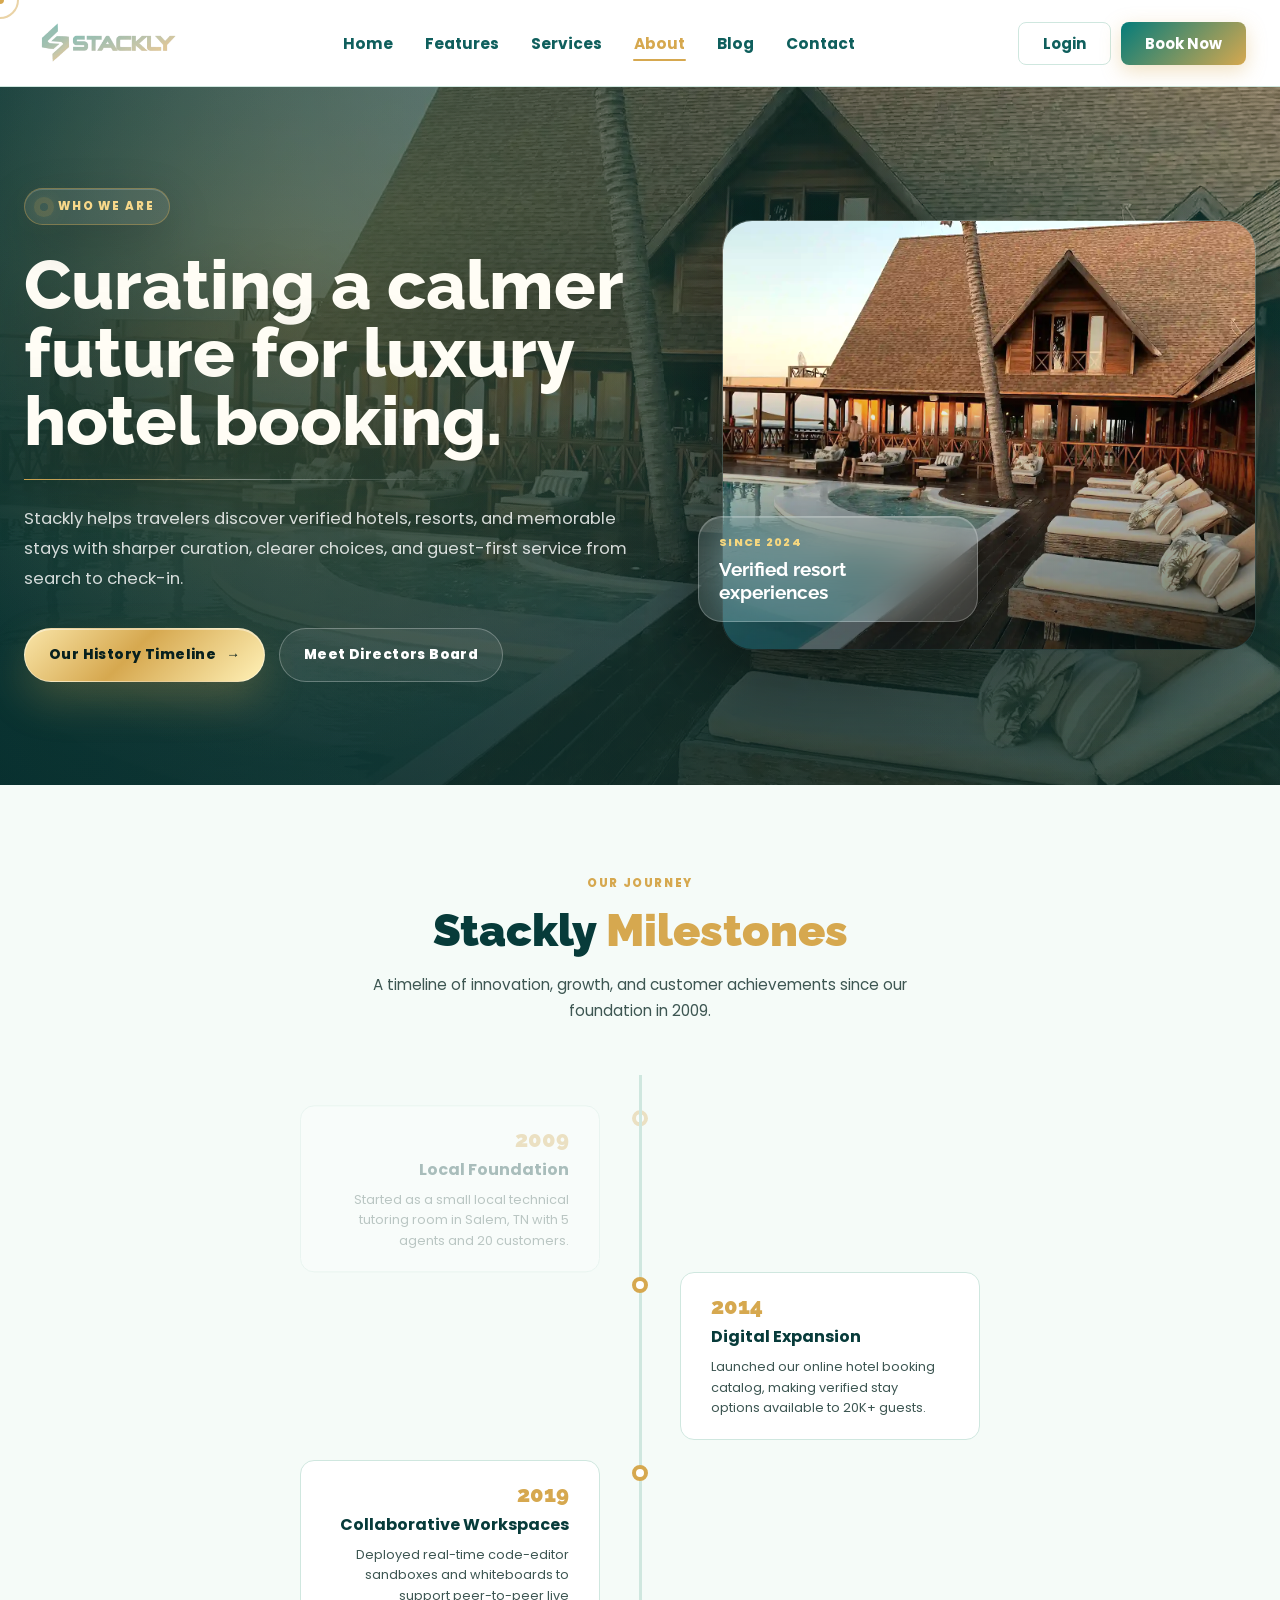
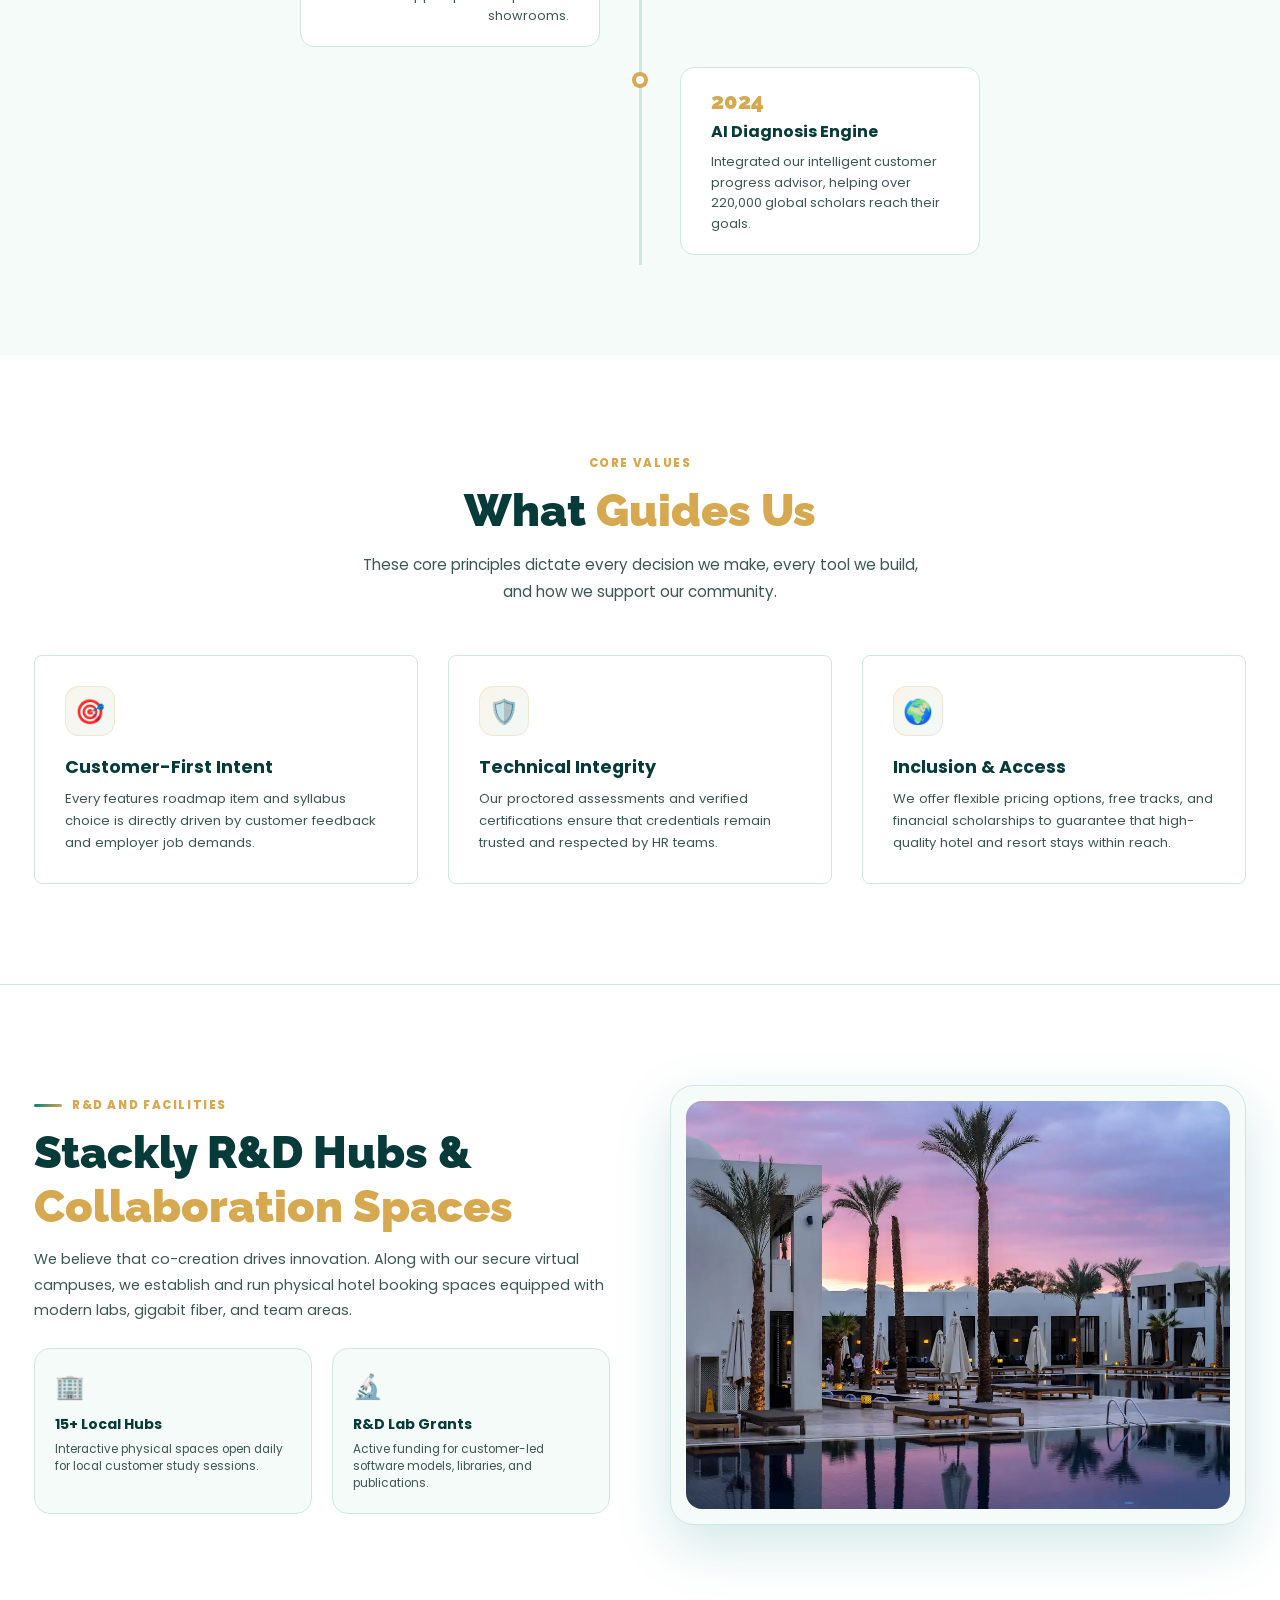
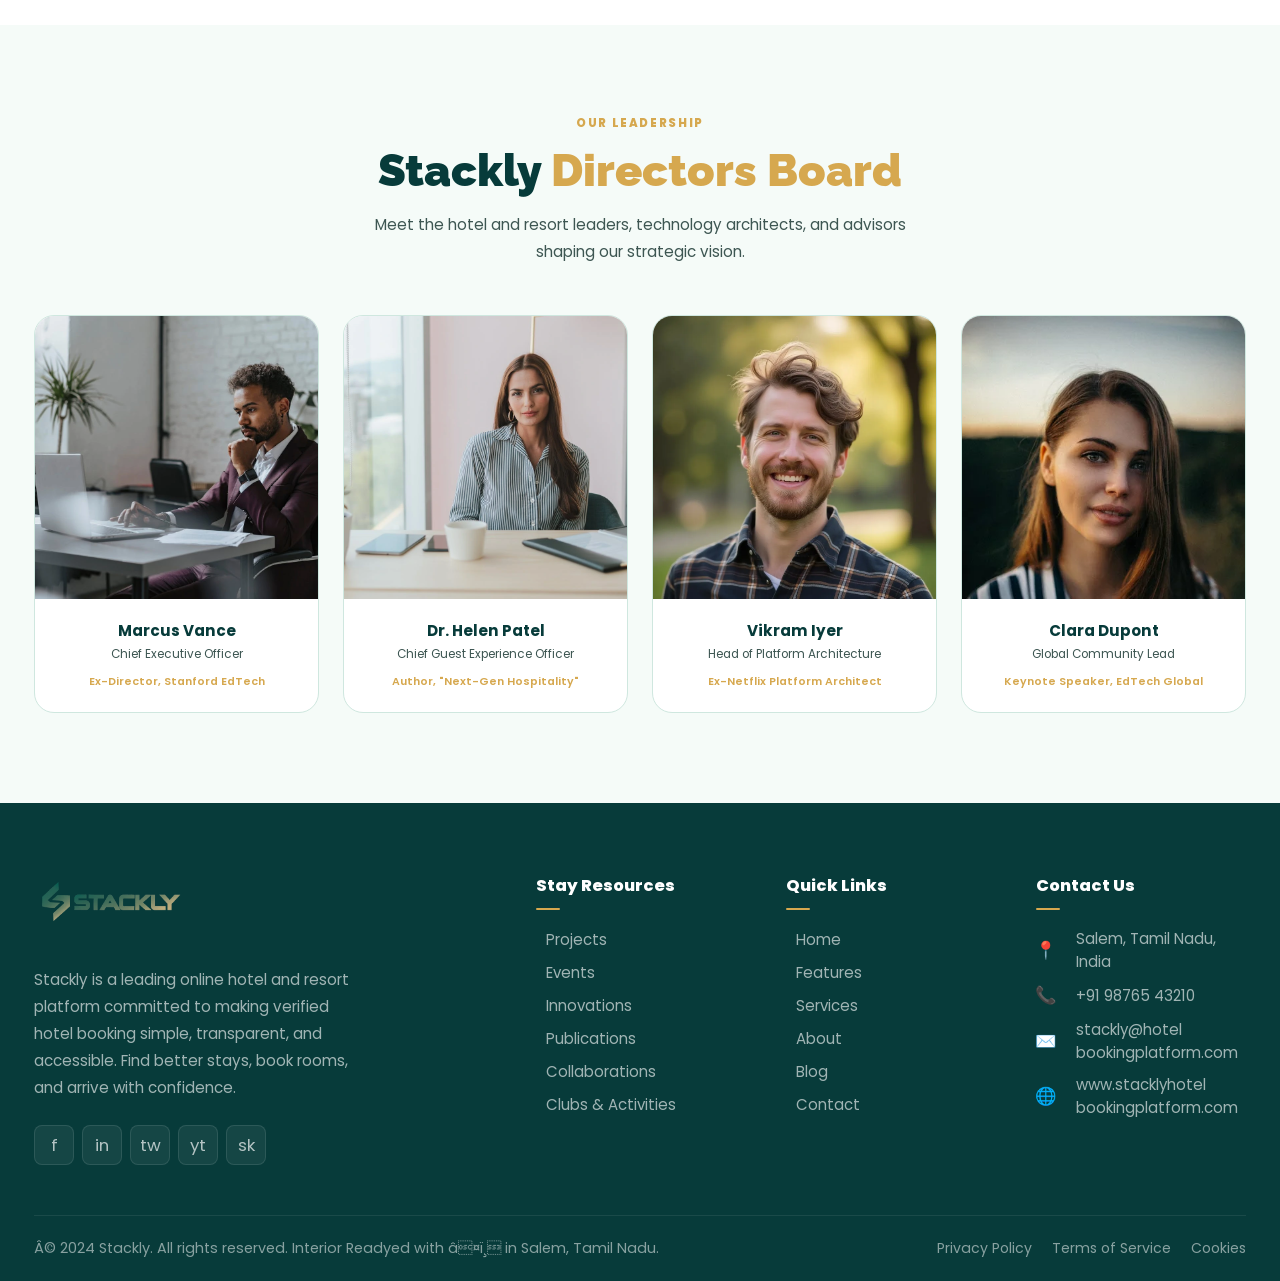
==== commit f16b5016: "Add files via upload" ====
--- a/about.html
+++ b/about.html
@@ -127,7 +127,7 @@
 </div>
 
 <!-- SCROLL TOP -->
-<div id="scrolltop" onclick="window.scrollTo({top:0,behavior:'smooth'})">â†‘</div>
+<div id="scrolltop" onclick="window.scrollTo({top:0,behavior:'smooth'})">↑</div>
 
 </div>
 
@@ -176,24 +176,24 @@
 </div>
 
 <!-- ABOUT HERO -->
-<section id="about-hero" style="background: linear-gradient(135deg,#0a141d 0%,#202e3b 100%); min-height: 60vh; display: flex; align-items: center; color: #fff; padding: 100px 0; overflow: hidden; position: relative;">
-  <div class="container" style="position: relative; z-index: 2;">
-    <div class="grid-split-12-08" style="gap: 50px; align-items: center;">
-      <div class="hero-left">
-        <div class="sec-eyebrow" style="color: var(--orange); margin-bottom: 15px;">Who We Are</div>
-        <h1 class="about-hero-title" style="font-family: 'Raleway', sans-serif; font-size: clamp(2.2rem, 4.5vw, 3.5rem); font-weight: 900; line-height: 1.15; margin-bottom: 20px;">
-          Pioneering the Future of <span style="color: var(--orange);">Virtual Hotel Booking</span>
-        </h1>
-        <p class="about-hero-sub" style="font-size: 1.05rem; color: rgba(255,255,255,0.7); line-height: 1.8; margin-bottom: 35px; max-width: 620px;">
-          Stackly was established with a singular focus: to make verified hotels, resorts, and memorable stays easier to discover and book. Today, we support guests across beach, luxury, business, and nature travel.
-        </p>
-        <div class="about-hero-btns" style="display: flex; gap: 15px;">
-          <a href="404.html" class="hbtn-main">📜 Our History Timeline</a>
-          <a href="404.html" class="hbtn-ghost">Meet Directors Board</a>
-        </div>
-      </div>
-      <div class="hero-right">
-        <img src="downloaded_images/resort-hero.webp" alt="About Hero Image" style="width: 100%; border-radius: 20px; box-shadow: 0 20px 50px rgba(0,0,0,0.3); border: 1px solid rgba(255,255,255,0.15); aspect-ratio: 4/3; object-fit: cover;">
+<section id="about-hero" class="page-lux-hero page-lux-about">
+  <div class="page-lux-bg"></div>
+  <div class="page-lux-glow"></div>
+  <div class="page-lux-shell">
+    <div class="page-lux-copy">
+      <div class="lux-badge"><span class="lux-badge-dot"></span>Who We Are</div>
+      <h1 class="page-lux-title">Curating a calmer future for luxury hotel booking.</h1>
+      <p class="page-lux-sub">Stackly helps travelers discover verified hotels, resorts, and memorable stays with sharper curation, clearer choices, and guest-first service from search to check-in.</p>
+      <div class="page-lux-actions about-hero-btns">
+        <a href="404.html" class="lux-btn lux-btn-primary">Our History Timeline <span>&rarr;</span></a>
+        <a href="404.html" class="lux-btn lux-btn-secondary">Meet Directors Board</a>
+      </div>
+    </div>
+    <div class="page-lux-visual">
+      <img src="downloaded_images/resort-hero.webp" alt="Luxury resort architecture and pool">
+      <div class="page-lux-card">
+        <span>Since 2024</span>
+        <strong>Verified resort experiences</strong>
       </div>
     </div>
   </div>
--- a/index.css
+++ b/index.css
@@ -28,7 +28,7 @@
 }
 html{scroll-behavior:smooth;overflow-x:hidden;width:100%}
 body{font-family:'Poppins',sans-serif;background:#fff;color:var(--text);overflow-x:hidden;cursor:none;width:100%;position:relative}
-body:has(#navbar){padding-top:76px}
+body:has(#navbar){padding-top:86px}
 
 /* ===================== CURSOR ===================== */
 #cur-dot{width:8px;height:8px;background:var(--orange);border-radius:50%;position:fixed;top:0;left:0;pointer-events:none;z-index:99999;transform:translate(-50%,-50%);transition:transform .1s}
@@ -77,14 +77,14 @@
 #navbar{background:#fff;padding:0;position:fixed;top:0;left:0;right:0;width:100%;z-index:899;border-bottom:1px solid var(--border);transition:box-shadow .3s ease;transform:translateZ(0)}
 #navbar.scrolled{box-shadow:0 4px 24px rgba(0,0,0,.08)}
 
-.nav-inner{max-width:1260px;margin:0 auto;padding:0 24px;display:flex;align-items:center;justify-content:space-between;height:76px}
+.nav-inner{max-width:1260px;margin:0 auto;padding:0 24px;display:flex;align-items:center;justify-content:space-between;height:86px}
 .nav-logo{display:flex;align-items:center;gap:12px;text-decoration:none}
 .nav-logo-box{width:42px;height:42px;background:var(--grad);border-radius:12px;display:flex;align-items:center;justify-content:center;font-size:1.2rem;box-shadow:var(--shadow);transition:transform .3s}
 .nav-logo:hover .nav-logo-box{transform:rotate(-8deg) scale(1.08)}
 .nav-logo-text{font-family:'Raleway',sans-serif;font-size:1.5rem;font-weight:900;color:var(--navy);letter-spacing:-1px}
 .nav-logo-text span{color:var(--orange)}
 .nav-logo-img {
-  height: 42px;
+  height: 56px;
   width: auto;
   object-fit: contain;
   display: block;
@@ -101,7 +101,7 @@
   margin: 0 auto;
 }
 .footer-logo-img {
-  height: 45px;
+  height: 58px;
   width: auto;
   object-fit: contain;
   display: block;
@@ -112,15 +112,15 @@
 }
 .nav-menu{display:flex;align-items:center;gap:2px;list-style:none}
 .nav-menu>li{position:relative}
-.nav-menu>li>a{display:flex;align-items:center;gap:4px;color:var(--navy2);font-size:.86rem;font-weight:600;padding:10px 14px;border-radius:8px;text-decoration:none;transition:all .2s;position:relative}
+.nav-menu>li>a{display:flex;align-items:center;gap:4px;color:var(--navy2);font-size:.96rem;font-weight:700;padding:10px 15px;border-radius:8px;text-decoration:none;transition:all .2s;position:relative}
 .nav-menu>li>a::after{content:'';position:absolute;bottom:4px;left:14px;right:14px;height:2px;background:var(--orange);border-radius:99px;transform:scaleX(0);transition:transform .25s}
 .nav-menu>li>a:hover,.nav-menu>li>a.active{color:var(--orange)}
 .nav-menu>li>a:hover::after,.nav-menu>li>a.active::after{transform:scaleX(1)}
 
 .nav-actions{display:flex;align-items:center;gap:10px}
-.btn-login{padding:8px 22px;border:1.5px solid var(--border);border-radius:8px;color:var(--navy2);font-size:.84rem;font-weight:600;background:transparent;cursor:pointer;font-family:'Poppins',sans-serif;transition:all .25s}
+.btn-login{padding:9px 24px;border:1.5px solid var(--border);border-radius:8px;color:var(--navy2);font-size:.94rem;font-weight:700;background:transparent;cursor:pointer;font-family:'Poppins',sans-serif;transition:all .25s}
 .btn-login:hover{border-color:var(--orange);color:var(--orange)}
-.btn-register{padding:9px 22px;background:var(--grad);border:none;border-radius:8px;color:#fff;font-size:.84rem;font-weight:600;cursor:pointer;font-family:'Poppins',sans-serif;box-shadow:0 6px 20px rgba(214,168,79,.35);transition:all .3s}
+.btn-register{padding:10px 24px;background:var(--grad);border:none;border-radius:8px;color:#fff;font-size:.94rem;font-weight:700;cursor:pointer;font-family:'Poppins',sans-serif;box-shadow:0 6px 20px rgba(214,168,79,.35);transition:all .3s}
 .btn-register:hover{transform:translateY(-2px);box-shadow:0 12px 30px rgba(214,168,79,.45)}
 .hamburger{display:none;flex-direction:column;align-items:center;justify-content:center;gap:5px;width:42px;height:42px;min-width:42px;cursor:pointer;padding:0}
 .hamburger span{width:24px;height:2px;background:var(--navy);border-radius:2px;transition:all .3s}
@@ -136,22 +136,25 @@
   z-index: 0;
 }
 .hero-video {
-  position: absolute;
-  top: 0;
-  left: 0;
-  width: 100%;
-  height: 100%;
-  object-fit: cover;
-  opacity: 0;
-  transition: opacity 1.5s ease-in-out;
+    position: absolute;
+    top: 0;
+    left: 0;
+    width: 100%;
+    height: 100%;
+    object-fit: cover;
+    opacity: 0;
+    filter: brightness(1.15) contrast(1.08) saturate(1.1);
+    transition: opacity 1.5s ease-in-out;
 }
 .hero-video.active {
   opacity: 1;
 }
 .video-overlay {
-  
-   background: rgba(0,0,0,.15);
-  
+    position: absolute;
+    inset: 0;
+    background: rgba(0,0,0,.05);
+    z-index: 1;
+    pointer-events: none;
 }
 
 /* Premium Word-Reveal Animation Tours */
@@ -573,22 +576,22 @@
 /* ===================== FOOTER ===================== */
 footer{background:var(--navy);padding:70px 0 0}
 .footer-grid{display:grid;grid-template-columns:2.2fr 1fr 1fr 1fr;gap:40px;margin-bottom:50px}
-.fg-brand .nav-logo-text{color:#fff;font-size:1.4rem}
-.fg-brand p{font-size:.83rem;color:rgba(255,255,255,.5);line-height:1.75;margin:14px 0 22px;max-width:280px}
+.fg-brand .nav-logo-text{color:#fff;font-size:1.65rem}
+.fg-brand p{font-size:.95rem;color:rgba(255,255,255,.62);line-height:1.78;margin:16px 0 24px;max-width:330px}
 .foot-soc{display:flex;gap:8px}
-.fsoc{width:36px;height:36px;border-radius:8px;background:rgba(255,255,255,.06);border:1px solid rgba(255,255,255,.1);display:flex;align-items:center;justify-content:center;font-size:.95rem;color:rgba(255,255,255,.6);cursor:pointer;text-decoration:none;transition:all .25s}
+.fsoc{width:40px;height:40px;border-radius:8px;background:rgba(255,255,255,.06);border:1px solid rgba(255,255,255,.1);display:flex;align-items:center;justify-content:center;font-size:1.05rem;color:rgba(255,255,255,.68);cursor:pointer;text-decoration:none;transition:all .25s}
 .fsoc:hover{background:var(--orange);border-color:var(--orange);color:#fff;transform:translateY(-3px)}
-.fg-col h4{font-size:.88rem;font-weight:700;color:#fff;margin-bottom:18px;position:relative;padding-bottom:12px}
+.fg-col h4{font-size:1.02rem;font-weight:800;color:#fff;margin-bottom:18px;position:relative;padding-bottom:12px}
 .fg-col h4::after{content:'';position:absolute;bottom:0;left:0;width:24px;height:2px;background:var(--orange);border-radius:99px}
 .fg-col ul{list-style:none;display:flex;flex-direction:column;gap:10px}
-.fg-col ul li a{font-size:.82rem;color:rgba(255,255,255,.5);text-decoration:none;transition:all .2s;display:flex;align-items:center;gap:6px}
+.fg-col ul li a{font-size:.94rem;color:rgba(255,255,255,.62);text-decoration:none;transition:all .2s;display:flex;align-items:center;gap:6px}
 .fg-col ul li a:hover{color:var(--orange);padding-left:6px}
 .fg-col ul li a::before{content:'›';color:var(--orange);opacity:0;transition:opacity .2s}
 .fg-col ul li a:hover::before{opacity:1}
 .foot-bottom{border-top:1px solid rgba(255,255,255,.08);padding:22px 0;display:flex;justify-content:space-between;align-items:center}
-.foot-bottom p{font-size:.8rem;color:rgba(255,255,255,.4)}
+.foot-bottom p{font-size:.9rem;color:rgba(255,255,255,.52)}
 .foot-links{display:flex;gap:20px}
-.foot-links a{font-size:.78rem;color:rgba(255,255,255,.4);text-decoration:none;transition:color .2s}
+.foot-links a{font-size:.88rem;color:rgba(255,255,255,.52);text-decoration:none;transition:color .2s}
 .foot-links a:hover{color:var(--orange)}
 
 .footer-contact-list {
@@ -598,8 +601,8 @@
   gap: 12px;
 }
 .footer-contact-list li {
-  font-size: 0.82rem;
-  color: rgba(255, 255, 255, 0.5);
+  font-size: 0.94rem;
+  color: rgba(255, 255, 255, 0.62);
   display: flex;
   align-items: center;
   gap: 10px;
@@ -613,7 +616,7 @@
 }
 .fc-icon {
   color: var(--orange);
-  font-size: 0.95rem;
+  font-size: 1.08rem;
   display: inline-flex;
   align-items: center;
   justify-content: center;
@@ -1539,14 +1542,14 @@
 
 @media (max-width: 768px) {
   body:has(#navbar) {
-    padding-top: 68px;
+    padding-top: 74px;
   }
   .nav-inner {
-    height: 68px;
+    height: 74px;
     padding: 0 16px;
   }
   .nav-logo-img {
-    max-height: 40px;
+    max-height: 50px;
   }
   .hamburger {
     display: flex;
@@ -1565,7 +1568,7 @@
   }
   .hero-btns,
   .about-hero-btns,
-  .feat-hero-btns,
+  .features-hero-btns,
   .services-hero-btns {
     flex-direction: column;
     align-items: stretch;
@@ -1611,3 +1614,962 @@
     color:#fff;
 }
 
+/* ===================== PREMIUM LUXURY HERO REDESIGN ===================== */
+#hero {
+  --lux-navy: #031818;
+  --lux-navy-soft: #073b3a;
+  --lux-emerald: #047c7a;
+  --lux-gold: #d6a84f;
+  --lux-ivory: #fffdf5;
+  --lux-glass: rgba(255, 255, 255, 0.12);
+  --lux-border: rgba(255, 255, 255, 0.22);
+  --cursor-x: 50%;
+  --cursor-y: 50%;
+  --hero-scroll: 0;
+  min-height: calc(100vh - 76px);
+  padding: clamp(48px, 6vw, 82px) 0 clamp(36px, 5vw, 64px);
+  background: var(--lux-navy);
+  isolation: isolate;
+}
+
+.lux-hero-bg,
+.lux-hero-gradient,
+.lux-cursor-glow,
+.lux-hero-particles {
+  position: absolute;
+  inset: 0;
+  pointer-events: none;
+}
+
+.lux-hero-bg {
+  background:
+    linear-gradient(90deg, rgba(3, 24, 24, 0.86) 0%, rgba(3, 24, 24, 0.58) 42%, rgba(3, 24, 24, 0.1) 100%),
+    linear-gradient(180deg, rgba(3, 24, 24, 0.06), rgba(3, 24, 24, 0.66)),
+    url("downloaded_images/resort-pool.webp") center/cover no-repeat;
+  opacity: 0;
+  transform: translate3d(var(--parallax-x, 0), var(--parallax-y, 0), 0) scale(1.08);
+  animation: luxBgIn 1.3s ease forwards, luxKenBurns 24s ease-in-out infinite alternate 1.3s;
+  z-index: -4;
+}
+
+.lux-hero-gradient {
+  background:
+    radial-gradient(circle at 18% 24%, rgba(214, 168, 79, 0.22), transparent 28%),
+    radial-gradient(circle at 70% 34%, rgba(4, 124, 122, 0.28), transparent 32%),
+    linear-gradient(125deg, rgba(3, 24, 24, 0.82), rgba(7, 59, 58, 0.54), rgba(214, 168, 79, 0.08));
+  background-size: 120% 120%;
+  animation: luxGradientDrift 16s ease-in-out infinite alternate;
+  mix-blend-mode: screen;
+  opacity: 0.75;
+  z-index: -3;
+}
+
+.lux-cursor-glow {
+  width: 340px;
+  height: 340px;
+  left: 0;
+  top: 0;
+  border-radius: 50%;
+  background: radial-gradient(circle, rgba(214, 168, 79, 0.18), rgba(4, 124, 122, 0.09) 38%, transparent 70%);
+  filter: blur(18px);
+  mix-blend-mode: screen;
+  opacity: 0.55;
+  z-index: -1;
+  will-change: transform;
+}
+
+.lux-hero-particles {
+  overflow: hidden;
+  z-index: -2;
+}
+
+.lux-hero-particles span {
+  position: absolute;
+  width: 3px;
+  height: 3px;
+  border-radius: 50%;
+  background: rgba(255, 255, 255, 0.52);
+  box-shadow: 0 0 20px rgba(214, 168, 79, 0.7);
+  animation: luxParticle 11s ease-in-out infinite;
+}
+
+.lux-hero-particles span:nth-child(1) { left: 12%; top: 22%; animation-delay: -2s; }
+.lux-hero-particles span:nth-child(2) { left: 34%; top: 72%; animation-delay: -7s; }
+.lux-hero-particles span:nth-child(3) { left: 58%; top: 18%; animation-delay: -4s; }
+.lux-hero-particles span:nth-child(4) { left: 82%; top: 44%; animation-delay: -9s; }
+.lux-hero-particles span:nth-child(5) { left: 74%; top: 80%; animation-delay: -5s; }
+.lux-hero-particles span:nth-child(6) { left: 46%; top: 46%; animation-delay: -11s; }
+
+.lux-hero-shell {
+  width: min(100% - 48px, 1260px);
+  min-height: calc(100vh - 178px);
+  margin: 0 auto;
+  display: grid;
+  grid-template-columns: minmax(0, 0.9fr) minmax(420px, 1.1fr);
+  align-items: center;
+  gap: clamp(32px, 5vw, 78px);
+  position: relative;
+  z-index: 2;
+}
+
+.lux-hero-copy {
+  max-width: 640px;
+  transform: translate3d(var(--parallax-x, 0), calc(var(--parallax-y, 0) + var(--hero-copy-scroll, 0px)), 0);
+  opacity: var(--hero-copy-fade, 1);
+  will-change: transform, opacity;
+}
+
+.lux-badge {
+  width: fit-content;
+  display: inline-flex;
+  align-items: center;
+  gap: 10px;
+  padding: 9px 15px;
+  border: 1px solid rgba(214, 168, 79, 0.4);
+  border-radius: 999px;
+  background: rgba(255, 255, 255, 0.08);
+  backdrop-filter: blur(18px);
+  -webkit-backdrop-filter: blur(18px);
+  color: #f7d88a;
+  font-size: 0.72rem;
+  font-weight: 800;
+  letter-spacing: 0.16em;
+  text-transform: uppercase;
+  box-shadow: 0 16px 48px rgba(0, 0, 0, 0.18), inset 0 1px 0 rgba(255, 255, 255, 0.18);
+}
+
+.lux-badge-dot {
+  width: 8px;
+  height: 8px;
+  border-radius: 50%;
+  background: var(--lux-gold);
+  box-shadow: 0 0 0 6px rgba(214, 168, 79, 0.14), 0 0 22px rgba(214, 168, 79, 0.9);
+  animation: luxBadgePulse 1.7s ease-in-out infinite;
+}
+
+.lux-divider {
+  width: min(220px, 42vw);
+  height: 1px;
+  margin: 24px 0 28px;
+  background: linear-gradient(90deg, transparent, rgba(214, 168, 79, 0.98), rgba(255, 255, 255, 0.38), transparent);
+  transform-origin: left;
+}
+
+#hero .lux-title {
+  margin: 0;
+  color: var(--lux-ivory);
+  font-family: 'Raleway', sans-serif;
+  font-size: clamp(2.7rem, 6vw, 6.25rem);
+  font-weight: 800;
+  line-height: 0.94;
+  letter-spacing: 0;
+  text-align: left;
+  text-shadow: 0 22px 80px rgba(0, 0, 0, 0.42);
+}
+
+#hero .lux-title::after {
+  content: "";
+  display: block;
+  width: min(100%, 520px);
+  height: 1px;
+  margin-top: 24px;
+  background: linear-gradient(90deg, rgba(214, 168, 79, 0.9), transparent);
+  transform: scaleX(0);
+  transform-origin: left;
+  animation: luxLineReveal 1.1s ease forwards 1.1s;
+}
+
+.lux-subtitle {
+  max-width: 560px;
+  margin: 24px 0 0;
+  color: rgba(255, 255, 255, 0.78);
+  font-size: clamp(0.95rem, 1.4vw, 1.08rem);
+  line-height: 1.85;
+  font-weight: 400;
+}
+
+.lux-actions {
+  display: flex;
+  flex-wrap: wrap;
+  gap: 14px;
+  margin-top: 34px;
+}
+
+.lux-btn,
+.lux-card-link {
+  --magnet-x: 0px;
+  --magnet-y: 0px;
+  position: relative;
+  overflow: hidden;
+  display: inline-flex;
+  align-items: center;
+  justify-content: center;
+  gap: 10px;
+  min-height: 54px;
+  padding: 0 24px;
+  border-radius: 999px;
+  font-size: 0.86rem;
+  font-weight: 800;
+  letter-spacing: 0.03em;
+  text-decoration: none;
+  transform: translate3d(var(--magnet-x), var(--magnet-y), 0);
+  transition: border-color 0.28s ease, box-shadow 0.28s ease, background 0.28s ease, color 0.28s ease, transform 0.2s ease;
+  will-change: transform;
+}
+
+.lux-btn-primary {
+  color: #08201e;
+  background: linear-gradient(135deg, #f9e5a8, #d6a84f 45%, #fff1b7);
+  border: 1px solid rgba(255, 255, 255, 0.38);
+  box-shadow: 0 18px 42px rgba(214, 168, 79, 0.26), inset 0 1px 0 rgba(255, 255, 255, 0.45);
+}
+
+.lux-btn-secondary {
+  color: #fff;
+  background: rgba(255, 255, 255, 0.08);
+  border: 1px solid rgba(255, 255, 255, 0.28);
+  backdrop-filter: blur(14px);
+  -webkit-backdrop-filter: blur(14px);
+}
+
+.lux-btn span,
+.lux-card-link {
+  transition: transform 0.28s ease;
+}
+
+.lux-btn:hover span,
+.lux-card-link:hover {
+  transform: translate3d(calc(var(--magnet-x) + 4px), var(--magnet-y), 0);
+}
+
+.lux-btn:hover,
+.lux-card-link:hover {
+  box-shadow: 0 24px 54px rgba(214, 168, 79, 0.32), 0 0 0 5px rgba(255, 255, 255, 0.07);
+}
+
+.lux-ripple {
+  position: absolute;
+  width: 16px;
+  height: 16px;
+  border-radius: 50%;
+  background: rgba(255, 255, 255, 0.48);
+  transform: translate(-50%, -50%) scale(0);
+  animation: luxRipple 0.62s ease-out forwards;
+  pointer-events: none;
+}
+
+.lux-ratings {
+  display: flex;
+  align-items: center;
+  gap: 14px;
+  margin-top: 26px;
+}
+
+.lux-avatars {
+  display: flex;
+}
+
+.lux-avatars img {
+  width: 38px;
+  height: 38px;
+  margin-left: -10px;
+  border-radius: 50%;
+  object-fit: cover;
+  border: 2px solid rgba(255, 255, 255, 0.72);
+  box-shadow: 0 8px 22px rgba(0, 0, 0, 0.28);
+}
+
+.lux-avatars img:first-child {
+  margin-left: 0;
+}
+
+.lux-stars {
+  color: #f6d77f;
+  font-size: 0.78rem;
+  letter-spacing: 0.1em;
+}
+
+.lux-ratings p {
+  color: rgba(255, 255, 255, 0.66);
+  font-size: 0.78rem;
+  margin-top: 3px;
+}
+
+.lux-stats {
+  display: grid;
+  grid-template-columns: repeat(3, minmax(0, 1fr));
+  gap: 12px;
+  max-width: 530px;
+  margin-top: 28px;
+}
+
+.lux-stat {
+  padding: 16px 18px;
+  border-radius: 24px;
+  border: 1px solid rgba(255, 255, 255, 0.16);
+  background: linear-gradient(145deg, rgba(255, 255, 255, 0.13), rgba(255, 255, 255, 0.045));
+  backdrop-filter: blur(16px);
+  -webkit-backdrop-filter: blur(16px);
+  box-shadow: 0 20px 44px rgba(0, 0, 0, 0.18);
+}
+
+.lux-stat strong {
+  display: block;
+  color: #fff;
+  font-family: 'Raleway', sans-serif;
+  font-size: clamp(1.35rem, 2vw, 1.85rem);
+  line-height: 1;
+}
+
+.lux-stat span {
+  display: block;
+  margin-top: 7px;
+  color: rgba(255, 255, 255, 0.62);
+  font-size: 0.72rem;
+  font-weight: 700;
+  letter-spacing: 0.08em;
+  text-transform: uppercase;
+}
+
+.lux-hero-visual {
+  min-height: min(680px, 72vh);
+  position: relative;
+  perspective: 1200px;
+  transform: translate3d(0, var(--hero-visual-scroll, 0px), 0);
+  opacity: var(--hero-visual-fade, 1);
+  will-change: transform, opacity;
+}
+
+.lux-float-card,
+.lux-discount-badge {
+  --tilt-x: 0deg;
+  --tilt-y: 0deg;
+  position: absolute;
+  border: 1px solid var(--lux-border);
+  border-radius: 28px;
+  background: var(--lux-glass);
+  backdrop-filter: blur(24px);
+  -webkit-backdrop-filter: blur(24px);
+  box-shadow: 0 28px 80px rgba(0, 0, 0, 0.28), inset 0 1px 0 rgba(255, 255, 255, 0.2);
+  transform-style: preserve-3d;
+  transform:
+    translate3d(var(--parallax-x, 0), var(--parallax-y, 0), 0)
+    rotateX(var(--tilt-x))
+    rotateY(var(--tilt-y));
+  transition: transform 0.18s ease, border-color 0.3s ease, box-shadow 0.3s ease;
+  will-change: transform;
+  opacity: 0;
+  animation: luxCardIn 0.95s cubic-bezier(.2,.8,.2,1) forwards var(--delay), luxFloat 7s ease-in-out infinite calc(var(--delay) + 1s);
+}
+
+.lux-float-card:hover,
+.lux-discount-badge:hover {
+  border-color: rgba(214, 168, 79, 0.58);
+  box-shadow: 0 36px 90px rgba(0, 0, 0, 0.34), 0 0 0 1px rgba(214, 168, 79, 0.14);
+}
+
+.lux-float-card::before,
+.lux-discount-badge::before {
+  content: "";
+  position: absolute;
+  inset: 0;
+  border-radius: inherit;
+  padding: 1px;
+  background: linear-gradient(135deg, rgba(255, 255, 255, 0.55), transparent 38%, rgba(214, 168, 79, 0.55));
+  -webkit-mask: linear-gradient(#000 0 0) content-box, linear-gradient(#000 0 0);
+  -webkit-mask-composite: xor;
+  mask-composite: exclude;
+  pointer-events: none;
+}
+
+.lux-main-card {
+  top: 8%;
+  right: 8%;
+  width: min(520px, 76%);
+  aspect-ratio: 0.78;
+  overflow: hidden;
+  animation-duration: 0.95s, 8.5s;
+}
+
+.lux-main-card img {
+  width: 100%;
+  height: 100%;
+  object-fit: cover;
+  display: block;
+  transform: scale(1.08);
+  animation: luxImageZoom 17s ease-in-out infinite alternate;
+}
+
+.lux-image-shade {
+  position: absolute;
+  inset: 0;
+  background: linear-gradient(180deg, rgba(3, 24, 24, 0.02), rgba(3, 24, 24, 0.78));
+}
+
+.lux-main-caption {
+  position: absolute;
+  left: 28px;
+  right: 28px;
+  bottom: 28px;
+  color: #fff;
+}
+
+.lux-main-caption span,
+.lux-card-kicker,
+.lux-destination-card span,
+.lux-review-card span,
+.lux-discount-badge span,
+.lux-discount-badge em {
+  color: rgba(255, 255, 255, 0.62);
+  font-size: 0.7rem;
+  font-weight: 800;
+  letter-spacing: 0.11em;
+  text-transform: uppercase;
+  font-style: normal;
+}
+
+.lux-main-caption strong {
+  display: block;
+  margin-top: 7px;
+  font-family: 'Raleway', sans-serif;
+  font-size: clamp(1.4rem, 2.6vw, 2.2rem);
+  line-height: 1.05;
+}
+
+.lux-booking-card {
+  top: 1%;
+  left: 4%;
+  width: min(250px, 42%);
+  padding: 20px;
+  animation-duration: 0.9s, 7.4s;
+}
+
+.lux-booking-card strong {
+  display: block;
+  margin: 8px 0 18px;
+  color: #fff;
+  font-family: 'Raleway', sans-serif;
+  font-size: 1.42rem;
+}
+
+.lux-booking-row {
+  display: flex;
+  justify-content: space-between;
+  gap: 16px;
+  color: rgba(255, 255, 255, 0.72);
+  font-size: 0.82rem;
+  margin-bottom: 16px;
+}
+
+.lux-booking-row b {
+  color: #f6d77f;
+}
+
+.lux-card-link {
+  width: 100%;
+  min-height: 42px;
+  padding: 0 16px;
+  border-radius: 16px;
+  color: #09211f;
+  background: linear-gradient(135deg, #f5da8c, #d6a84f);
+}
+
+.lux-review-card {
+  left: 0;
+  bottom: 16%;
+  width: min(290px, 48%);
+  padding: 22px;
+  animation-duration: 0.9s, 7.9s;
+}
+
+.lux-review-card p {
+  margin: 10px 0 14px;
+  color: rgba(255, 255, 255, 0.86);
+  font-size: 0.88rem;
+  line-height: 1.65;
+}
+
+.lux-destination-card {
+  right: 0;
+  bottom: 4%;
+  width: min(315px, 52%);
+  padding: 12px;
+  display: grid;
+  grid-template-columns: 86px 1fr;
+  align-items: center;
+  gap: 14px;
+  animation-duration: 0.9s, 8.8s;
+}
+
+.lux-destination-card img {
+  width: 86px;
+  height: 86px;
+  border-radius: 20px;
+  object-fit: cover;
+}
+
+.lux-destination-card strong {
+  display: block;
+  margin-top: 6px;
+  color: #fff;
+  font-family: 'Raleway', sans-serif;
+  font-size: 1.12rem;
+}
+
+.lux-discount-badge {
+  top: 47%;
+  right: 3%;
+  width: 132px;
+  height: 132px;
+  border-radius: 50%;
+  display: flex;
+  flex-direction: column;
+  align-items: center;
+  justify-content: center;
+  text-align: center;
+  background: linear-gradient(145deg, rgba(214, 168, 79, 0.22), rgba(255, 255, 255, 0.1));
+  animation-duration: 0.85s, 6.8s;
+}
+
+.lux-discount-badge strong {
+  color: #fff;
+  font-family: 'Raleway', sans-serif;
+  font-size: 2rem;
+  line-height: 1.1;
+}
+
+.lux-reveal {
+  opacity: 0;
+  transform: translate3d(0, 28px, 0);
+}
+
+#hero.lux-loaded .lux-reveal {
+  animation: luxReveal 0.9s cubic-bezier(.2,.8,.2,1) forwards var(--delay);
+}
+
+@keyframes luxBgIn {
+  to { opacity: 1; }
+}
+
+@keyframes luxKenBurns {
+  from { background-position: 50% 50%; filter: saturate(1); }
+  to { background-position: 56% 46%; filter: saturate(1.08); }
+}
+
+@keyframes luxGradientDrift {
+  from { background-position: 0% 50%; }
+  to { background-position: 100% 50%; }
+}
+
+@keyframes luxParticle {
+  0%, 100% { transform: translate3d(0, 0, 0); opacity: 0.18; }
+  50% { transform: translate3d(18px, -34px, 0); opacity: 0.68; }
+}
+
+@keyframes luxBadgePulse {
+  50% { transform: scale(0.72); opacity: 0.72; }
+}
+
+@keyframes luxLineReveal {
+  to { transform: scaleX(1); }
+}
+
+@keyframes luxReveal {
+  to { opacity: 1; transform: translate3d(0, 0, 0); }
+}
+
+@keyframes luxCardIn {
+  from { opacity: 0; transform: translate3d(calc(var(--parallax-x, 0) + 30px), calc(var(--parallax-y, 0) + 34px), 0) scale(0.96) rotateX(var(--tilt-x)) rotateY(var(--tilt-y)); }
+  to { opacity: 1; transform: translate3d(var(--parallax-x, 0), var(--parallax-y, 0), 0) scale(1) rotateX(var(--tilt-x)) rotateY(var(--tilt-y)); }
+}
+
+@keyframes luxFloat {
+  0%, 100% { translate: 0 0; }
+  50% { translate: 0 -16px; }
+}
+
+@keyframes luxImageZoom {
+  from { transform: scale(1.08); }
+  to { transform: scale(1.16); }
+}
+
+@keyframes luxRipple {
+  to { transform: translate(-50%, -50%) scale(22); opacity: 0; }
+}
+
+@media (max-width: 1120px) {
+  .lux-hero-shell {
+    grid-template-columns: 0.95fr 1.05fr;
+    gap: 34px;
+  }
+  .lux-main-card {
+    right: 2%;
+    width: min(455px, 78%);
+  }
+  .lux-booking-card {
+    left: 0;
+    width: min(230px, 46%);
+  }
+}
+
+@media (max-width: 920px) {
+  #hero {
+    min-height: auto;
+    padding-top: 58px;
+  }
+  .lux-hero-shell {
+    min-height: auto;
+    grid-template-columns: 1fr;
+    gap: 48px;
+  }
+  .lux-hero-copy {
+    max-width: 760px;
+  }
+  .lux-hero-visual {
+    min-height: 620px;
+  }
+  .lux-main-card {
+    left: 18%;
+    right: auto;
+    width: min(520px, 68%);
+  }
+  .lux-booking-card {
+    top: 4%;
+    left: 4%;
+  }
+  .lux-review-card {
+    left: 4%;
+    bottom: 10%;
+  }
+  .lux-destination-card {
+    right: 4%;
+    bottom: 0;
+  }
+  .lux-discount-badge {
+    right: 8%;
+  }
+}
+
+@media (max-width: 680px) {
+  #hero {
+    min-height: auto;
+    padding: 48px 0 54px;
+  }
+  .lux-hero-shell {
+    width: min(100% - 32px, 1260px);
+    gap: 34px;
+  }
+  #hero .lux-title {
+    font-size: clamp(2.35rem, 13vw, 4rem) !important;
+    line-height: 0.98;
+  }
+  .lux-subtitle {
+    line-height: 1.72;
+  }
+  .lux-actions,
+  .lux-ratings {
+    align-items: stretch;
+  }
+  .lux-actions,
+  .lux-ratings,
+  .lux-stats {
+    width: 100%;
+  }
+  .lux-btn {
+    width: 100%;
+  }
+  .lux-stats {
+    grid-template-columns: 1fr;
+  }
+  .lux-hero-visual {
+    display: grid;
+    grid-template-columns: 1fr;
+    gap: 14px;
+    min-height: auto;
+    perspective: none;
+  }
+  .lux-float-card,
+  .lux-discount-badge {
+    position: relative;
+    inset: auto;
+    opacity: 1;
+    animation: none;
+    transform: none !important;
+  }
+  .lux-main-card {
+    width: 100%;
+    aspect-ratio: 1.05;
+    order: 1;
+  }
+  .lux-booking-card {
+    width: 100%;
+    order: 2;
+  }
+  .lux-review-card {
+    width: 100%;
+    order: 3;
+  }
+  .lux-destination-card {
+    width: 100%;
+    grid-template-columns: 74px 1fr;
+    border-radius: 24px;
+    order: 4;
+  }
+  .lux-destination-card img {
+    width: 74px;
+    height: 74px;
+    border-radius: 18px;
+  }
+  .lux-discount-badge {
+    width: 100%;
+    height: auto;
+    min-height: 96px;
+    flex-direction: row;
+    justify-content: space-between;
+    padding: 16px 18px;
+    border-radius: 24px;
+    text-align: left;
+    order: 5;
+  }
+  .lux-discount-badge strong {
+    font-size: 1.55rem;
+  }
+}
+
+@media (max-width: 430px) {
+  .lux-badge {
+    max-width: 100%;
+    font-size: 0.66rem;
+  }
+  .lux-hero-visual {
+    min-height: auto;
+  }
+  .lux-booking-card {
+    width: 100%;
+  }
+  .lux-review-card {
+    width: 100%;
+  }
+  .lux-destination-card {
+    width: 100%;
+  }
+}
+
+@media (prefers-reduced-motion: reduce) {
+  #hero *,
+  #hero *::before,
+  #hero *::after {
+    animation: none !important;
+    transition: none !important;
+    scroll-behavior: auto !important;
+  }
+  .lux-hero-bg,
+  .lux-reveal,
+  .lux-float-card,
+  .lux-discount-badge {
+    opacity: 1 !important;
+    transform: none !important;
+  }
+}
+
+/* ===================== SHARED LUXURY PAGE HEROES ===================== */
+.page-lux-hero {
+  min-height: 68vh;
+  padding: clamp(72px, 8vw, 112px) 0;
+  display: flex;
+  align-items: center;
+  position: relative;
+  overflow: hidden;
+  isolation: isolate;
+  background: #031818;
+  color: #fff;
+}
+
+.page-lux-bg,
+.page-lux-glow {
+  position: absolute;
+  inset: 0;
+  pointer-events: none;
+}
+
+.page-lux-bg {
+  z-index: -3;
+  opacity: 0.98;
+  background:
+    linear-gradient(90deg, rgba(3, 24, 24, 0.9), rgba(3, 24, 24, 0.54) 48%, rgba(3, 24, 24, 0.18)),
+    linear-gradient(180deg, rgba(3, 24, 24, 0.08), rgba(3, 24, 24, 0.72)),
+    var(--page-hero-img) center/cover no-repeat;
+  animation: luxKenBurns 22s ease-in-out infinite alternate;
+}
+
+.page-lux-glow {
+  z-index: -2;
+  background:
+    radial-gradient(circle at 18% 24%, rgba(214, 168, 79, 0.25), transparent 30%),
+    radial-gradient(circle at 78% 38%, rgba(4, 124, 122, 0.3), transparent 36%),
+    linear-gradient(125deg, rgba(4, 124, 122, 0.22), rgba(214, 168, 79, 0.08));
+  background-size: 130% 130%;
+  mix-blend-mode: screen;
+  animation: luxGradientDrift 15s ease-in-out infinite alternate;
+}
+
+.page-lux-about { --page-hero-img: url("downloaded_images/resort-hero.webp"); }
+.page-lux-features { --page-hero-img: url("downloaded_images/mountain-resort.webp"); }
+.page-lux-services { --page-hero-img: url("downloaded_images/luxury-hotel.webp"); }
+.page-lux-blog { --page-hero-img: url("downloaded_images/hotel-suite.webp"); }
+.page-lux-contact { --page-hero-img: url("downloaded_images/spa-resort.webp"); }
+
+.page-lux-shell {
+  width: min(100% - 48px, 1260px);
+  margin: 0 auto;
+  display: grid;
+  grid-template-columns: minmax(0, 0.95fr) minmax(360px, 0.8fr);
+  gap: clamp(34px, 5vw, 72px);
+  align-items: center;
+  position: relative;
+  z-index: 2;
+}
+
+.page-lux-copy {
+  max-width: 720px;
+  animation: luxReveal 0.9s cubic-bezier(.2,.8,.2,1) both 0.1s;
+}
+
+.page-lux-title {
+  margin: 26px 0 0;
+  color: #fffdf5;
+  font-family: 'Raleway', sans-serif;
+  font-size: clamp(2.4rem, 5.4vw, 5.2rem);
+  font-weight: 800;
+  line-height: 0.98;
+  letter-spacing: 0;
+  text-shadow: 0 22px 70px rgba(0, 0, 0, 0.42);
+}
+
+.page-lux-title::after {
+  content: "";
+  display: block;
+  width: min(440px, 72vw);
+  height: 1px;
+  margin-top: 24px;
+  background: linear-gradient(90deg, rgba(214, 168, 79, 0.95), rgba(255, 255, 255, 0.4), transparent);
+  animation: luxLineReveal 1.1s ease both 0.65s;
+  transform-origin: left;
+}
+
+.page-lux-sub {
+  max-width: 620px;
+  margin: 24px 0 0;
+  color: rgba(255, 255, 255, 0.82);
+  font-size: clamp(0.96rem, 1.3vw, 1.08rem);
+  line-height: 1.82;
+}
+
+.page-lux-actions {
+  display: flex;
+  flex-wrap: wrap;
+  gap: 14px;
+  margin-top: 34px;
+}
+
+.page-lux-visual {
+  position: relative;
+  min-height: 430px;
+  border-radius: 30px;
+  animation: luxCardIn 0.95s cubic-bezier(.2,.8,.2,1) both 0.24s, luxFloat 8s ease-in-out infinite 1.2s;
+}
+
+.page-lux-visual img {
+  width: 100%;
+  height: 100%;
+  min-height: 430px;
+  display: block;
+  object-fit: cover;
+  border-radius: 30px;
+  border: 1px solid rgba(255, 255, 255, 0.22);
+  box-shadow: 0 32px 90px rgba(0, 0, 0, 0.34);
+  filter: brightness(1.1) saturate(1.08);
+}
+
+.page-lux-visual::after {
+  content: "";
+  position: absolute;
+  inset: 0;
+  border-radius: 30px;
+  background: linear-gradient(180deg, transparent 35%, rgba(3, 24, 24, 0.62));
+  pointer-events: none;
+}
+
+.page-lux-card {
+  position: absolute;
+  left: -24px;
+  bottom: 28px;
+  width: min(280px, 76%);
+  padding: 18px 20px;
+  border-radius: 24px;
+  border: 1px solid rgba(255, 255, 255, 0.24);
+  background: rgba(255, 255, 255, 0.13);
+  backdrop-filter: blur(22px);
+  -webkit-backdrop-filter: blur(22px);
+  box-shadow: 0 24px 64px rgba(0, 0, 0, 0.3), inset 0 1px 0 rgba(255, 255, 255, 0.2);
+  z-index: 2;
+}
+
+.page-lux-card span {
+  display: block;
+  color: #f6d77f;
+  font-size: 0.68rem;
+  font-weight: 800;
+  letter-spacing: 0.12em;
+  text-transform: uppercase;
+}
+
+.page-lux-card strong {
+  display: block;
+  margin-top: 7px;
+  color: #fff;
+  font-family: 'Raleway', sans-serif;
+  font-size: 1.18rem;
+  line-height: 1.2;
+}
+
+@media (max-width: 920px) {
+  .page-lux-hero {
+    min-height: auto;
+    padding: 64px 0 76px;
+  }
+  .page-lux-shell {
+    grid-template-columns: 1fr;
+  }
+  .page-lux-visual,
+  .page-lux-visual img {
+    min-height: 360px;
+  }
+  .page-lux-card {
+    left: 18px;
+  }
+}
+
+@media (max-width: 680px) {
+  .page-lux-shell {
+    width: min(100% - 32px, 1260px);
+  }
+  .page-lux-title {
+    font-size: clamp(2.25rem, 12vw, 3.8rem);
+  }
+  .page-lux-actions,
+  .page-lux-actions .lux-btn {
+    width: 100%;
+  }
+  .page-lux-visual,
+  .page-lux-visual img {
+    min-height: 300px;
+    border-radius: 24px;
+  }
+  .page-lux-card {
+    width: calc(100% - 28px);
+    left: 14px;
+    bottom: 14px;
+    border-radius: 20px;
+  }
+}
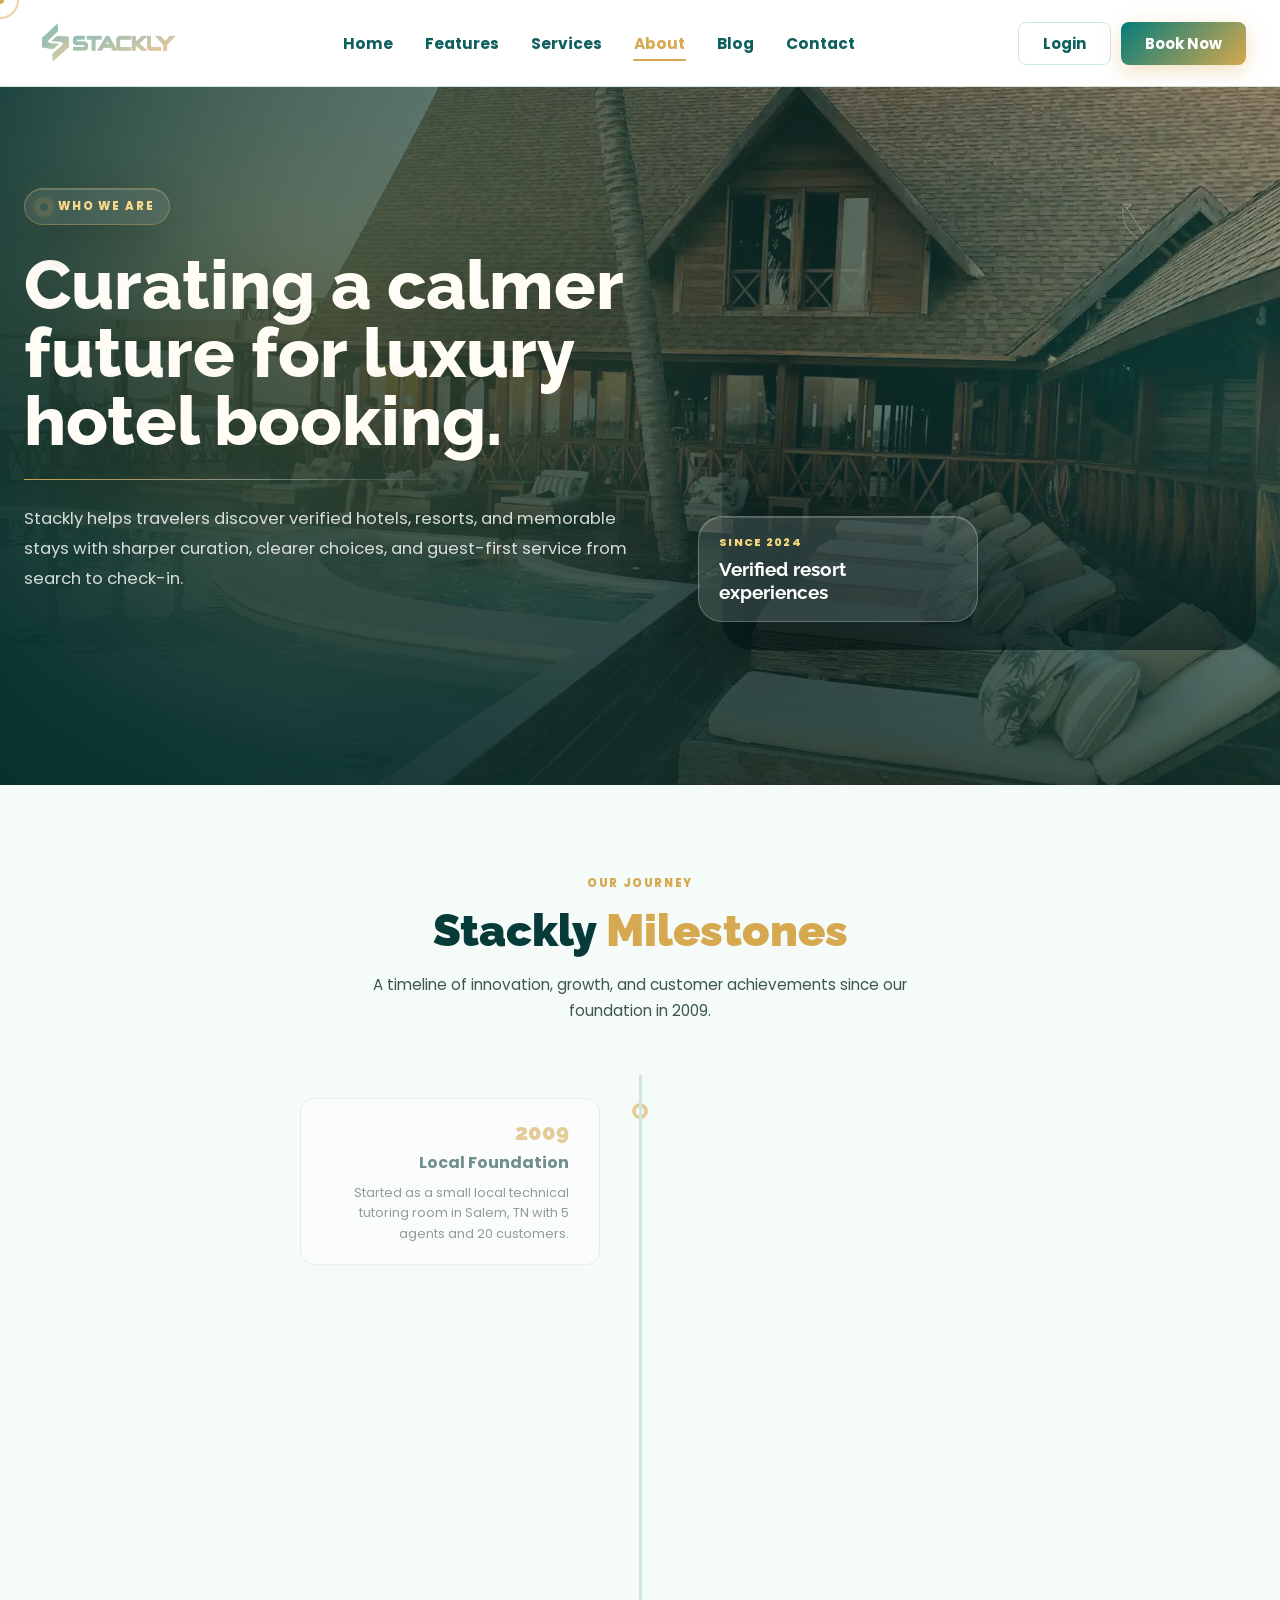
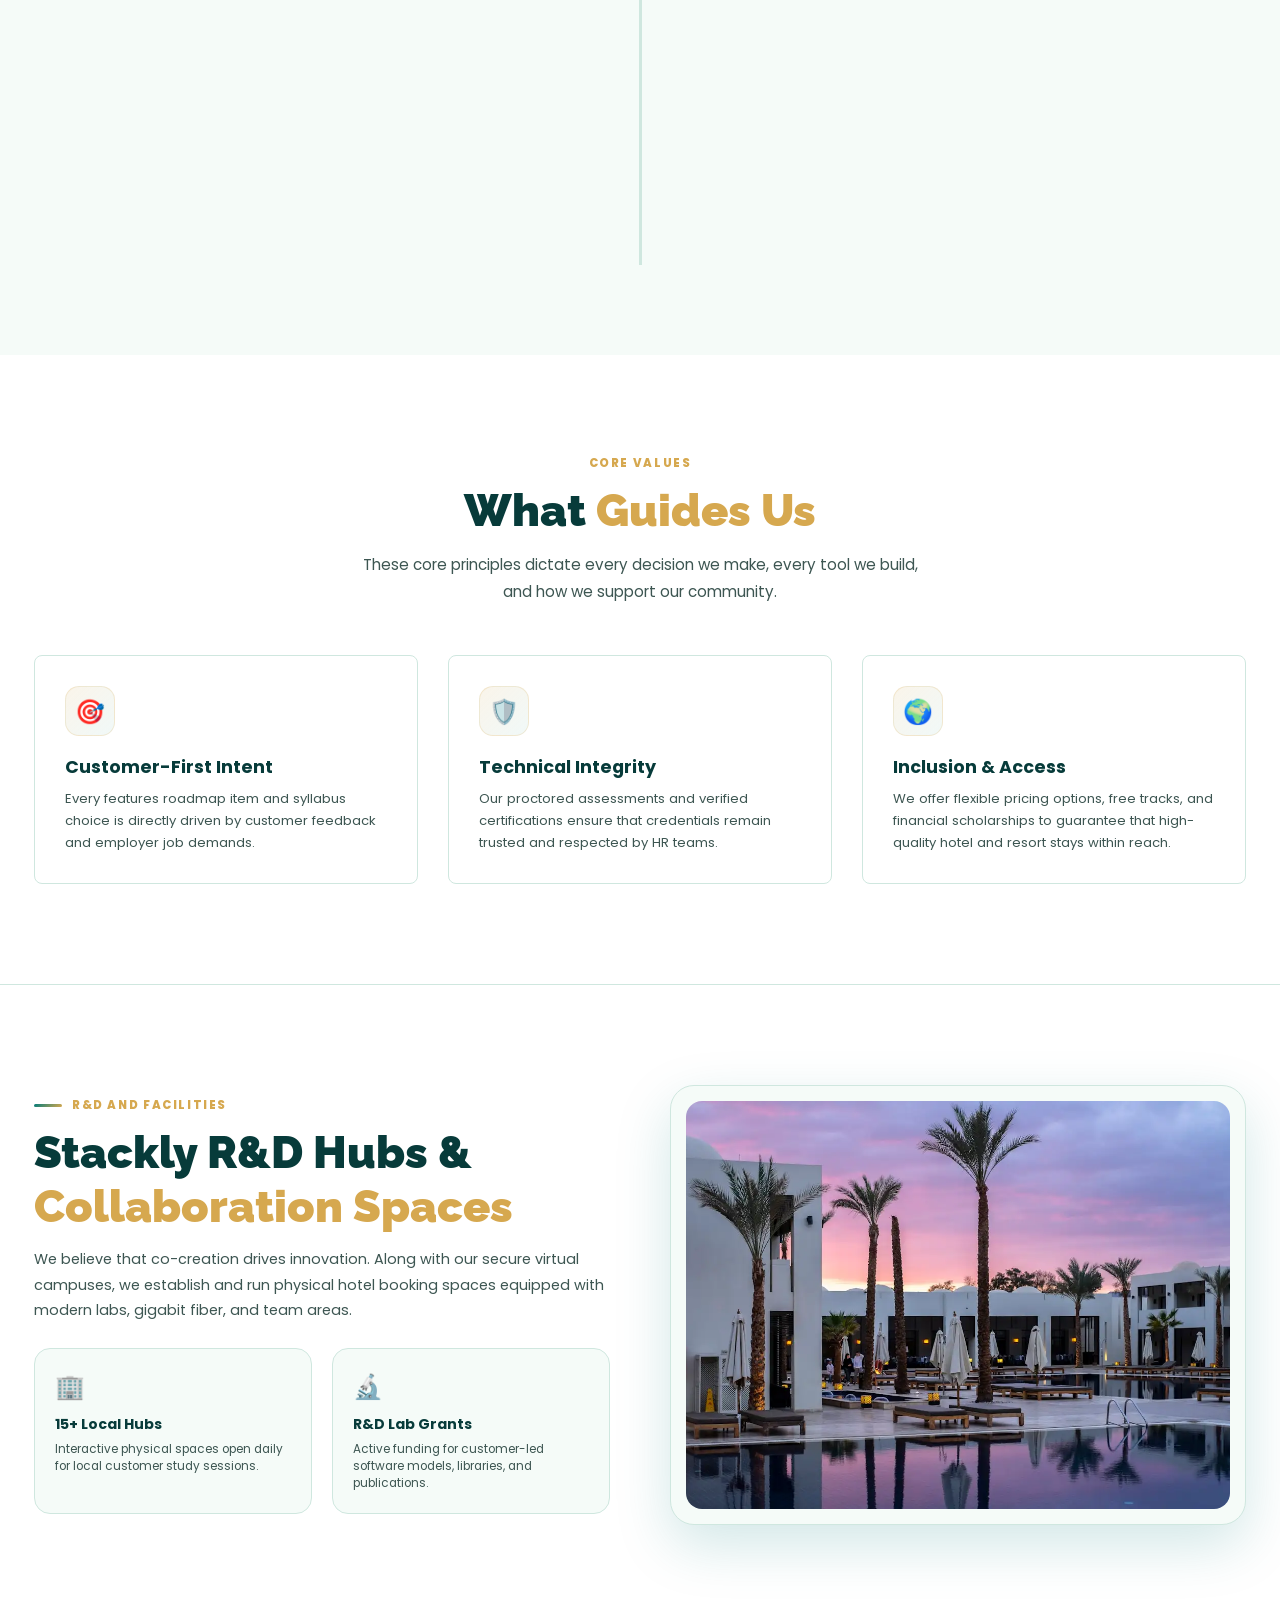
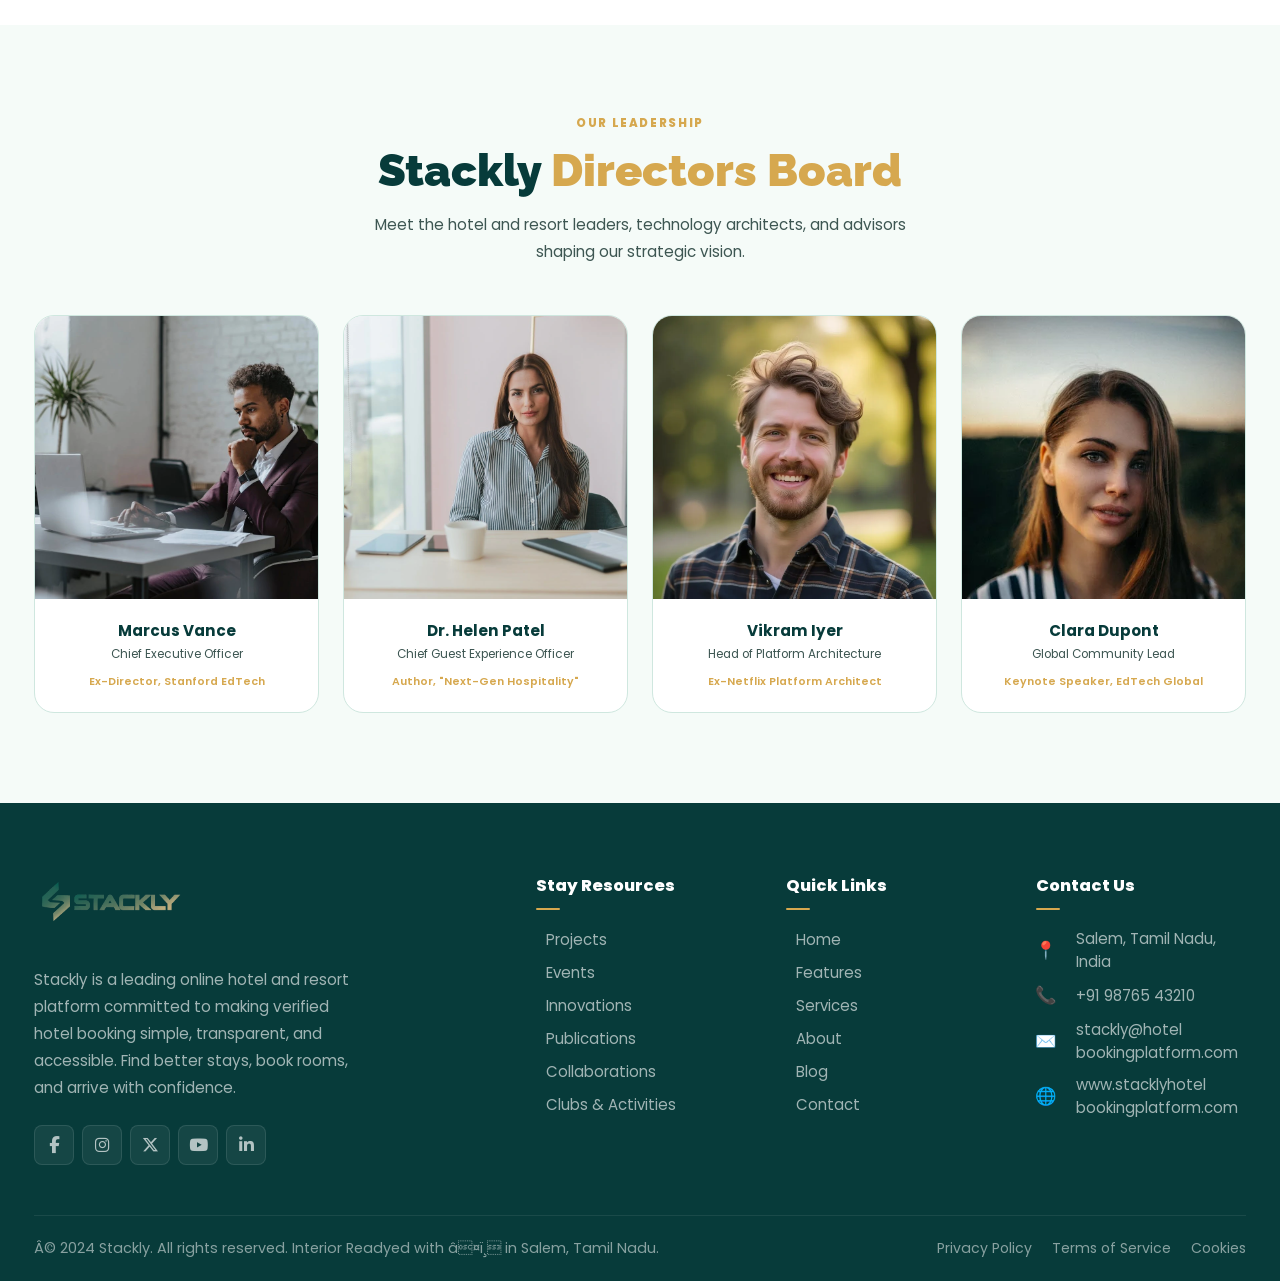
==== commit dababb3d: "Add files via upload" ====
--- a/about.html
+++ b/about.html
@@ -394,13 +394,29 @@
           <img src="logo_gold.webp" alt="Stackly Logo" class="footer-logo-img">
         </a>
         <p>Stackly is a leading online hotel and resort platform committed to making verified hotel booking simple, transparent, and accessible. Find better stays, book rooms, and arrive with confidence.</p>
-        <div class="foot-soc">
-          <a class="fsoc" href="404.html">f</a>
-          <a class="fsoc" href="404.html">in</a>
-          <a class="fsoc" href="404.html">tw</a>
-          <a class="fsoc" href="404.html">yt</a>
-          <a class="fsoc" href="404.html">sk</a>
-        </div>
+        <link rel="stylesheet" href="https://cdnjs.cloudflare.com/ajax/libs/font-awesome/6.7.2/css/all.min.css">
+
+<div class="foot-soc">
+    <a class="fsoc" href="404.html" aria-label="Facebook">
+        <i class="fab fa-facebook-f"></i>
+    </a>
+
+    <a class="fsoc" href="404.html" aria-label="Instagram">
+        <i class="fab fa-instagram"></i>
+    </a>
+
+    <a class="fsoc" href="404.html" aria-label="Twitter">
+        <i class="fab fa-x-twitter"></i>
+    </a>
+
+    <a class="fsoc" href="404.html" aria-label="YouTube">
+        <i class="fab fa-youtube"></i>
+    </a>
+
+    <a class="fsoc" href="404.html" aria-label="LinkedIn">
+        <i class="fab fa-linkedin-in"></i>
+    </a>
+</div>
       </div>
       <div class="fg-col">
         <h4>Stay Resources</h4>
--- a/index.css
+++ b/index.css
@@ -910,9 +910,10 @@
   align-items: center;
 }
 .login-box-header .nav-logo-img {
-  height: 36px;
+  height: 54px;
   width: auto;
   object-fit: contain;
+  filter: brightness(1.28) saturate(1.35) drop-shadow(0 0 14px rgba(242, 193, 78, 0.48));
 }
 .login-box-header .btn-back-home {
   display: inline-flex;
@@ -1261,9 +1262,10 @@
   align-items: center;
 }
 .signup-box-header .nav-logo-img {
-  height: 36px;
+  height: 54px;
   width: auto;
   object-fit: contain;
+  filter: brightness(1.28) saturate(1.35) drop-shadow(0 0 14px rgba(242, 193, 78, 0.48));
 }
 .signup-box-header .btn-back-home {
   display: inline-flex;
